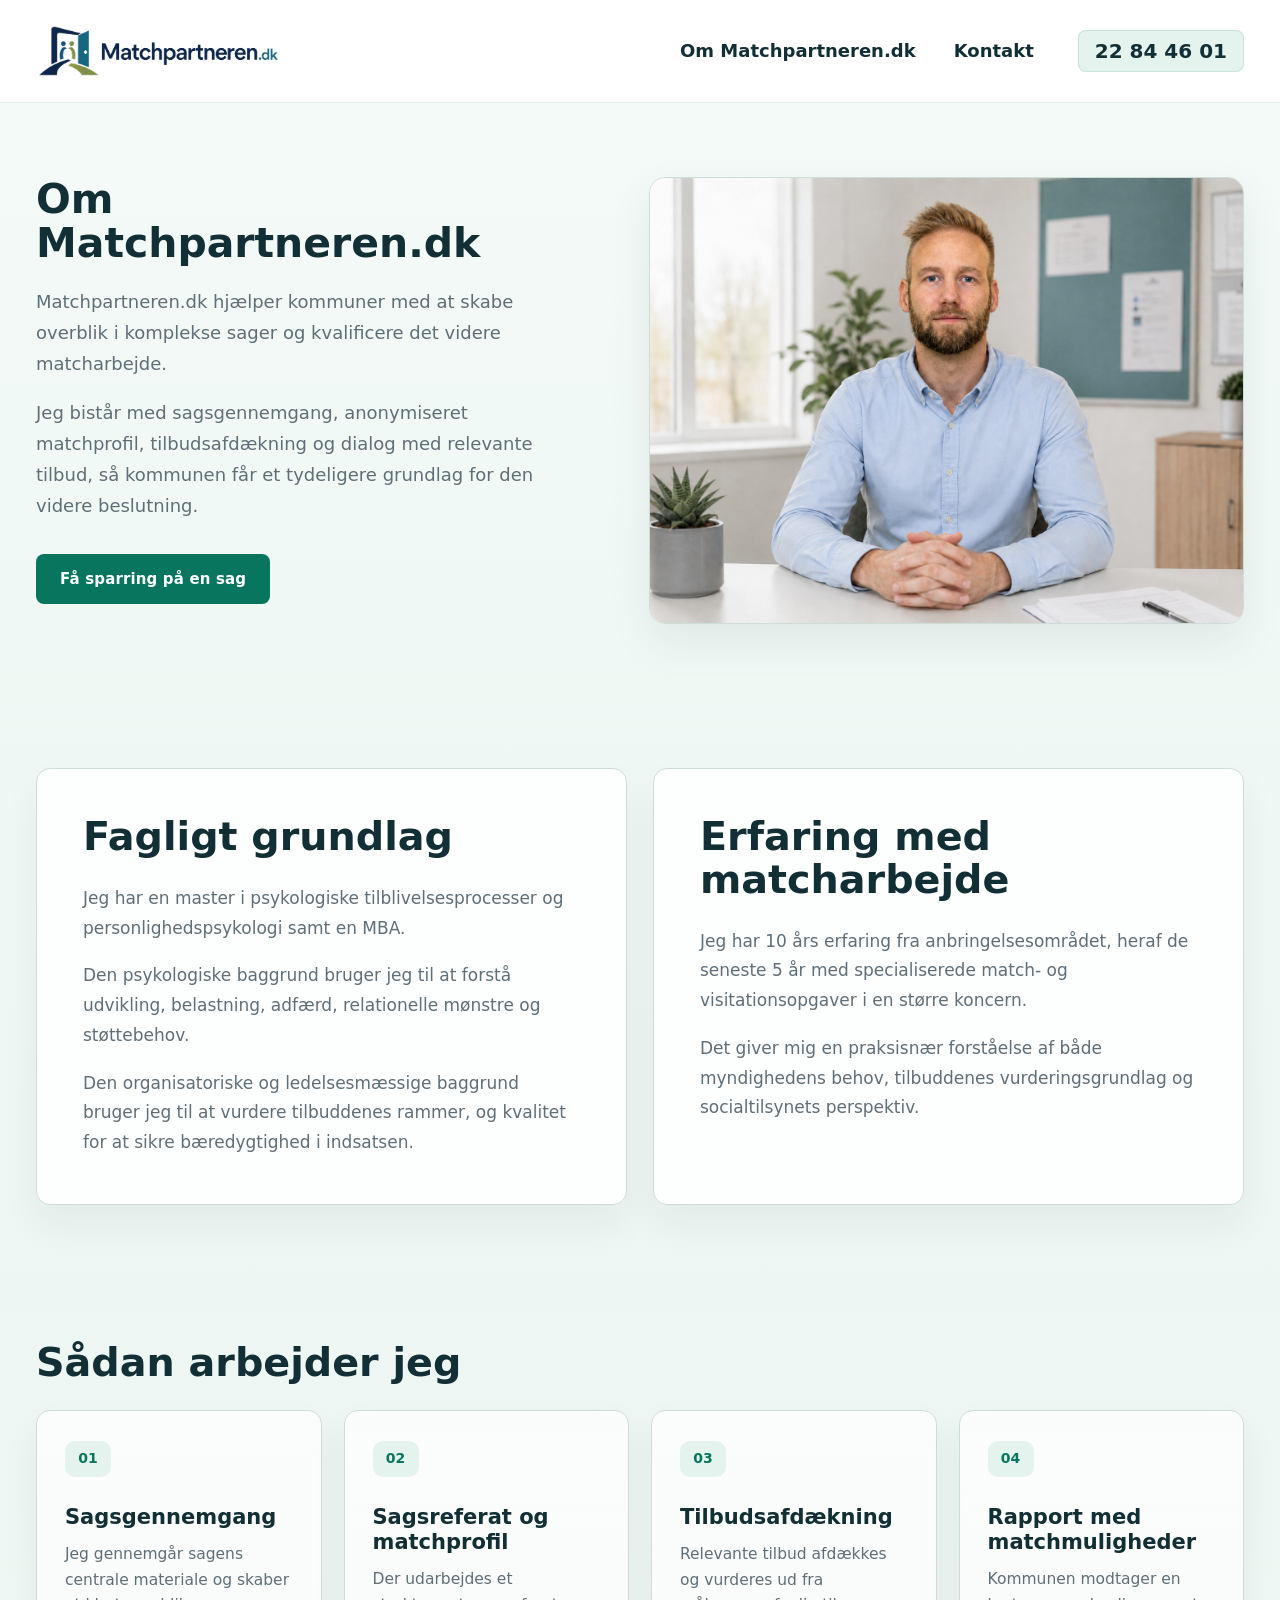
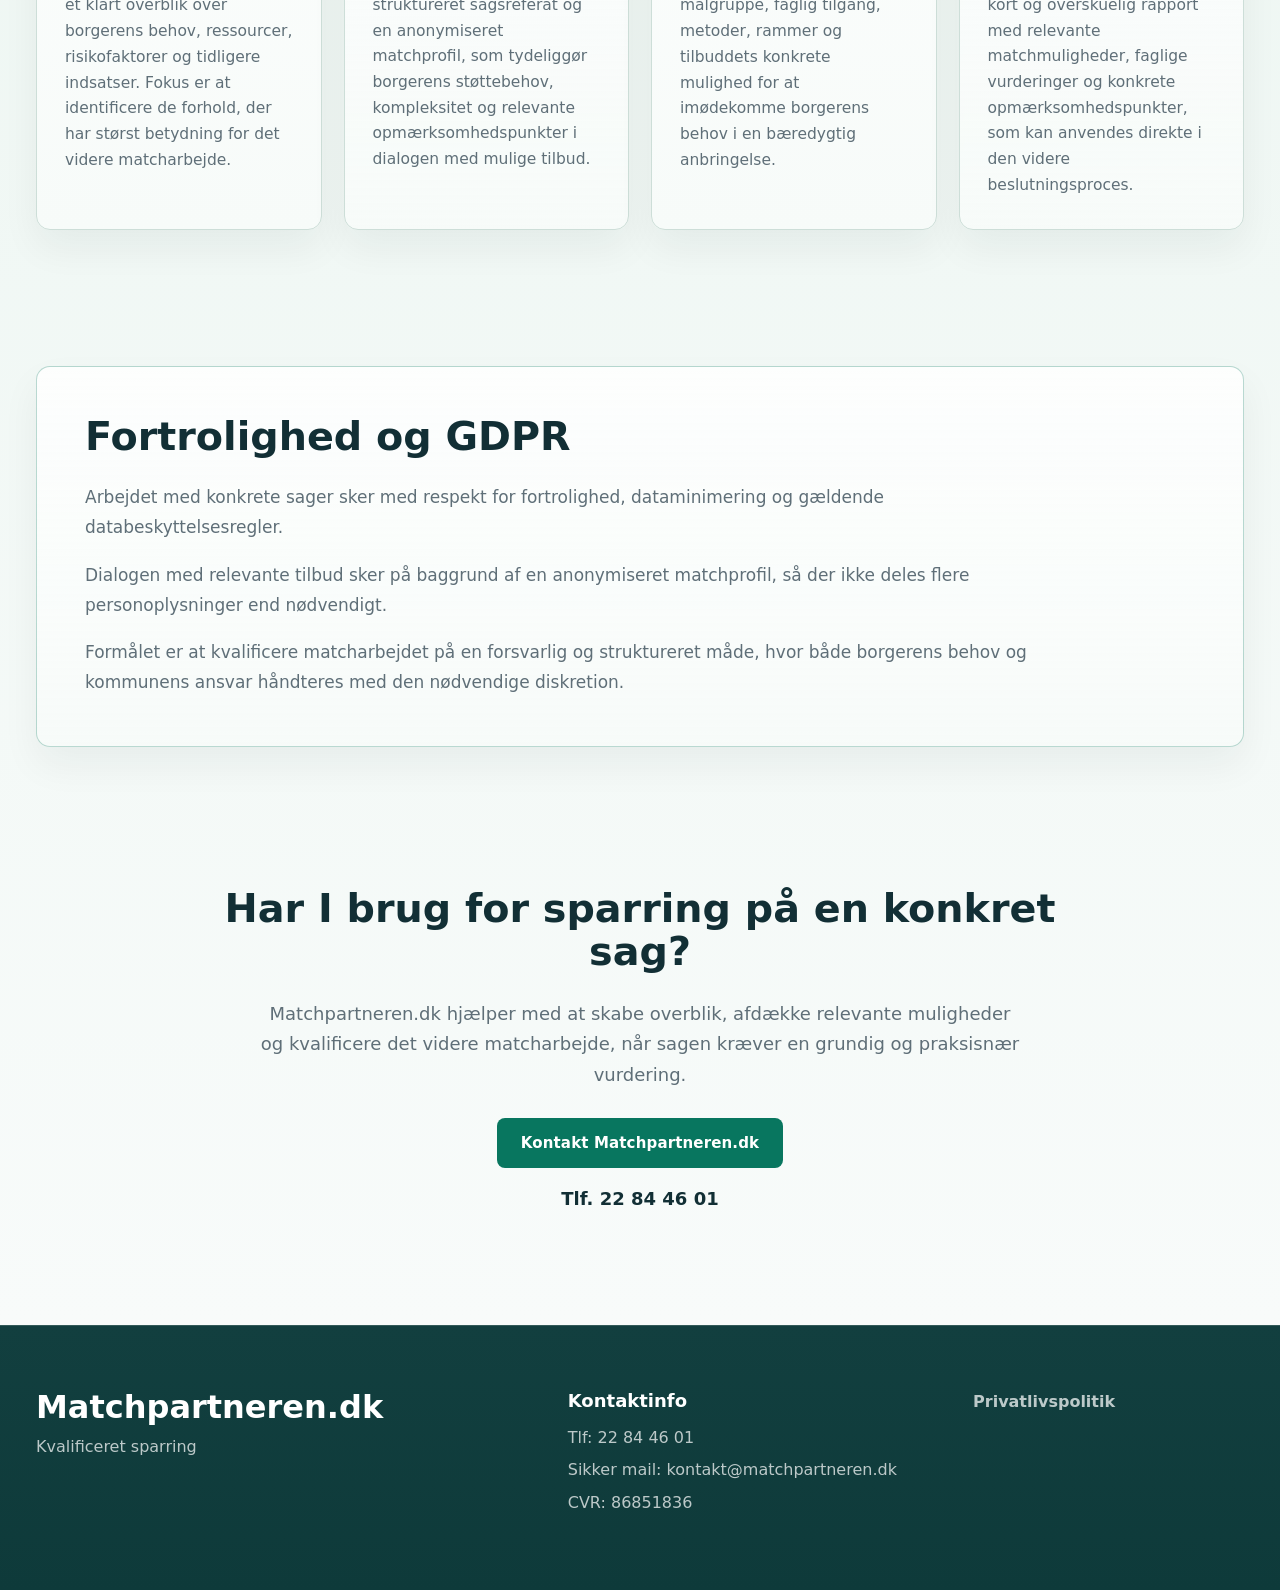
==== om-matchpartneren.html @ 7c3a5d48 "Tilføj favicon og SEO-filer" ====
<!doctype html>
<html lang="da">
  <head>
    <meta charset="utf-8" />
    <meta name="viewport" content="width=device-width, initial-scale=1" />
    <title>Om Matchpartneren.dk | Faglig sparring i anbringelsessager</title>
    <meta
      name="description"
      content="Læs om Matchpartneren.dk, faglig baggrund og arbejdet med sagsgennemgang, matchprofil og tilbudsafdækning."
    />
    <link rel="icon" href="favicon.ico" sizes="any" />
    <link rel="icon" type="image/png" href="assets/favicon.png" />
    <link rel="stylesheet" href="styles.css" />
  </head>
  <body class="about-page">
    <header class="site-header">
      <div class="container header-inner">
        <a class="brand" href="index.html" aria-label="Matchpartneren.dk forside">
          <img src="assets/matchpartneren-logo-transparent.png" alt="Matchpartneren.dk" />
        </a>

        <nav class="main-nav" aria-label="Hovednavigation">
          <a href="om-matchpartneren.html">Om Matchpartneren.dk</a>
          <a href="#kontakt">Kontakt</a>
        </nav>

        <a class="phone-button" href="tel:22844601" aria-label="Ring til Matchpartneren.dk på 22 84 46 01">
          22 84 46 01
        </a>
      </div>
    </header>

    <main>
      <section class="about-hero">
        <div class="container about-hero-grid">
          <div class="about-hero-copy">
            <h1>Om Matchpartneren.dk</h1>
            <p>
              Matchpartneren.dk hjælper kommuner med at skabe overblik i komplekse
              sager og kvalificere det videre matcharbejde.
            </p>
            <p>
              Jeg bistår med sagsgennemgang, anonymiseret matchprofil,
              tilbudsafdækning og dialog med relevante tilbud, så kommunen får et
              tydeligere grundlag for den videre beslutning.
            </p>
            <button class="primary-button" type="button" data-contact-trigger>Få sparring på en sag</button>
          </div>

          <figure class="about-portrait">
            <img src="assets/kennet-smil.png" alt="Kennet Nygaard Christoffersen ved skrivebord" />
          </figure>
        </div>
      </section>

      <section class="about-section">
        <div class="container two-column-grid">
          <article class="about-panel">
            <h2>Fagligt grundlag</h2>
            <p>
              Jeg har en master i psykologiske tilblivelsesprocesser og
              personlighedspsykologi samt en MBA.
            </p>
            <p>
              Den psykologiske baggrund bruger jeg til at forstå udvikling,
              belastning, adfærd, relationelle mønstre og støttebehov.
            </p>
            <p>
              Den organisatoriske og ledelsesmæssige baggrund bruger jeg til at
              vurdere tilbuddenes rammer, og kvalitet for at sikre bæredygtighed
              i indsatsen.
            </p>
          </article>

          <article class="about-panel">
            <h2>Erfaring med matcharbejde</h2>
            <p>
              Jeg har 10 års erfaring fra anbringelsesområdet, heraf de seneste
              5 år med specialiserede match- og visitationsopgaver i en større
              koncern.
            </p>
            <p>
              Det giver mig en praksisnær forståelse af både myndighedens behov,
              tilbuddenes vurderingsgrundlag og socialtilsynets perspektiv.
            </p>
          </article>
        </div>
      </section>

      <section class="about-section about-section-soft" aria-labelledby="process-title">
        <div class="container">
          <h2 id="process-title">Sådan arbejder jeg</h2>
          <div class="step-grid">
            <article class="step-card">
              <span>01</span>
              <h3>Sagsgennemgang</h3>
              <p>
                Jeg gennemgår sagens centrale materiale og skaber et klart
                overblik over borgerens behov, ressourcer, risikofaktorer og
                tidligere indsatser. Fokus er at identificere de forhold, der har
                størst betydning for det videre matcharbejde.
              </p>
            </article>

            <article class="step-card">
              <span>02</span>
              <h3>Sagsreferat og matchprofil</h3>
              <p>
                Der udarbejdes et struktureret sagsreferat og en anonymiseret
                matchprofil, som tydeliggør borgerens støttebehov, kompleksitet
                og relevante opmærksomhedspunkter i dialogen med mulige tilbud.
              </p>
            </article>

            <article class="step-card">
              <span>03</span>
              <h3>Tilbudsafdækning</h3>
              <p>
                Relevante tilbud afdækkes og vurderes ud fra målgruppe, faglig
                tilgang, metoder, rammer og tilbuddets konkrete mulighed for at
                imødekomme borgerens behov i en bæredygtig anbringelse.
              </p>
            </article>

            <article class="step-card">
              <span>04</span>
              <h3>Rapport med matchmuligheder</h3>
              <p>
                Kommunen modtager en kort og overskuelig rapport med relevante
                matchmuligheder, faglige vurderinger og konkrete
                opmærksomhedspunkter, som kan anvendes direkte i den videre
                beslutningsproces.
              </p>
            </article>
          </div>
        </div>
      </section>

      <section class="about-section about-section-soft">
        <div class="container">
          <article class="gdpr-card">
            <h2>Fortrolighed og GDPR</h2>
            <p>
              Arbejdet med konkrete sager sker med respekt for fortrolighed,
              dataminimering og gældende databeskyttelsesregler.
            </p>
            <p>
              Dialogen med relevante tilbud sker på baggrund af en anonymiseret
              matchprofil, så der ikke deles flere personoplysninger end
              nødvendigt.
            </p>
            <p>
              Formålet er at kvalificere matcharbejdet på en forsvarlig og
              struktureret måde, hvor både borgerens behov og kommunens ansvar
              håndteres med den nødvendige diskretion.
            </p>
          </article>
        </div>
      </section>

      <section class="about-final-cta">
        <div class="container about-final-inner">
          <h2>Har I brug for sparring på en konkret sag?</h2>
          <p>
            Matchpartneren.dk hjælper med at skabe overblik, afdække relevante
            muligheder og kvalificere det videre matcharbejde, når sagen kræver
            en grundig og praksisnær vurdering.
          </p>
          <button class="primary-button" type="button" data-contact-trigger>Kontakt Matchpartneren.dk</button>
          <p class="cta-phone">Tlf. 22 84 46 01</p>
        </div>
      </section>
    </main>

    <dialog class="contact-dialog" id="contact-dialog" aria-labelledby="contact-dialog-title">
      <div class="contact-dialog-panel">
        <button class="dialog-close" type="button" data-contact-close aria-label="Luk kontaktformular">×</button>
        <div class="contact-form-copy">
          <h2 id="contact-dialog-title">Få sparring på en sag</h2>
          <p>
            Kontakt mig for en indledende faglig sparring om sagen. Beskriv gerne
            sagen kort og overordnet, så aftaler vi næste skridt og sikker
            fremsendelse af relevant materiale.
          </p>
          <p class="privacy-note">
            Send ikke CPR-numre, journaloplysninger eller andre følsomme
            personoplysninger via formularen.
          </p>
        </div>

        <form class="contact-form" id="contact-form" novalidate>
          <div class="form-grid">
            <label>
              <span>Navn</span>
              <input name="name" type="text" autocomplete="name" required />
            </label>
            <label>
              <span>Kommune</span>
              <input name="municipality" type="text" autocomplete="organization" required />
            </label>
            <label>
              <span>Telefon</span>
              <input name="phone" type="tel" autocomplete="tel" />
            </label>
            <label>
              <span>E-mail</span>
              <input name="email" type="email" autocomplete="email" />
            </label>
          </div>

          <label>
            <span>Kort beskrivelse af sagen</span>
            <textarea
              name="caseDescription"
              rows="5"
              required
              placeholder="Beskriv sagen kort og overordnet uden CPR-numre, navne eller følsomme oplysninger."
            ></textarea>
          </label>

          <fieldset>
            <legend>Ønsket kontaktform</legend>
            <label class="radio-option">
              <input name="contactPreference" type="radio" value="Telefon" checked />
              <span>Telefon</span>
            </label>
            <label class="radio-option">
              <input name="contactPreference" type="radio" value="E-mail" />
              <span>E-mail</span>
            </label>
          </fieldset>

          <p class="form-error" data-form-error hidden>
            Udfyld navn, kommune, kort beskrivelse samt enten telefon eller e-mail.
          </p>
          <button class="primary-button" type="submit">Send henvendelse</button>
        </form>

        <div class="form-success" data-form-success hidden>
          Tak for din henvendelse. Jeg kontakter dig hurtigst muligt for at aftale
          næste skridt og sikker fremsendelse af relevant materiale.
        </div>
      </div>
    </dialog>

    <footer class="site-footer" id="kontakt">
      <div class="container footer-grid">
        <div>
          <h2>Matchpartneren.dk</h2>
          <p>Kvalificeret sparring</p>
        </div>

        <address class="footer-contact">
          <h3>Kontaktinfo</h3>
          <p>Tlf: 22 84 46 01</p>
          <p>Sikker mail: kontakt@matchpartneren.dk</p>
          <p>CVR: 86851836</p>
        </address>

        <div class="footer-policy">
          <a href="privatlivspolitik.html">Privatlivspolitik</a>
        </div>
      </div>
    </footer>
    <script src="script.js"></script>
  </body>
</html>
---- styles.css ----
:root {
  --color-ink: #122f35;
  --color-muted: #5f6f78;
  --color-mint: #f3faf7;
  --color-mint-strong: #e4f3ee;
  --color-surface: #f8fbfa;
  --color-surface-warm: #edf6f2;
  --color-green: #08765f;
  --color-green-dark: #075f4f;
  --color-footer: #0e3a3a;
  --color-line: #dde7e4;
  --color-card: #f7fbf9;
  --color-card-line: #cdded8;
  --color-white: #ffffff;
  --shadow-soft: 0 18px 44px rgba(18, 47, 53, 0.08);
}

* {
  box-sizing: border-box;
}

html {
  scroll-behavior: smooth;
}

body {
  margin: 0;
  color: var(--color-ink);
  background: var(--color-surface);
  font-family: system-ui, -apple-system, BlinkMacSystemFont, "Segoe UI", Arial, Helvetica, sans-serif;
  line-height: 1.55;
}

p,
li,
input,
textarea,
select {
  letter-spacing: 0;
  word-spacing: normal;
}

img {
  display: block;
  max-width: 100%;
}

a {
  color: inherit;
  text-decoration: none;
}

.container {
  width: min(100% - 72px, 1240px);
  margin-inline: auto;
}

.sr-only {
  position: absolute;
  width: 1px;
  height: 1px;
  overflow: hidden;
  clip: rect(0, 0, 0, 0);
  white-space: nowrap;
}

/* Header */
.site-header {
  background: var(--color-white);
  border-bottom: 1px solid rgba(221, 231, 228, 0.72);
}

.header-inner {
  min-height: 102px;
  display: grid;
  grid-template-columns: 1fr auto auto;
  align-items: center;
  gap: 44px;
}

.brand {
  display: inline-flex;
  align-items: center;
  width: 245px;
}

.brand img {
  width: 100%;
  height: auto;
}

.main-nav {
  display: flex;
  align-items: center;
  gap: 38px;
  color: var(--color-ink);
  font-size: 18px;
  font-weight: 600;
}

.main-nav a {
  transition: color 160ms ease;
}

.main-nav a:hover {
  color: var(--color-green);
}

.phone-button {
  display: inline-flex;
  align-items: center;
  justify-content: center;
  min-height: 42px;
  padding: 0 16px;
  color: var(--color-ink);
  background: var(--color-mint-strong);
  border: 1px solid rgba(8, 118, 95, 0.12);
  border-radius: 8px;
  font-size: 20px;
  font-weight: 640;
  white-space: nowrap;
  transition: background 160ms ease, border-color 160ms ease;
}

.phone-button:hover {
  background: #d8eee6;
  border-color: rgba(8, 118, 95, 0.28);
}

/* Hero */
.hero {
  background:
    linear-gradient(180deg, var(--color-mint) 0%, var(--color-mint) 76%, var(--color-surface-warm) 100%);
  padding: 74px 0 76px;
}

.hero-grid {
  display: grid;
  grid-template-columns: minmax(0, 0.84fr) minmax(0, 1.16fr);
  align-items: start;
  gap: 76px;
}

.hero-copy {
  padding: 0;
}

.hero h1 {
  max-width: 560px;
  margin: 0 0 24px;
  color: var(--color-ink);
  font-size: clamp(38px, 3.65vw, 51px);
  font-weight: 800;
  line-height: 1.02;
  letter-spacing: 0;
}

.hero p {
  max-width: 585px;
  margin: 0 0 30px;
  color: var(--color-muted);
  font-size: 19px;
  line-height: 1.68;
}

.primary-button {
  display: inline-flex;
  align-items: center;
  justify-content: center;
  min-height: 50px;
  padding: 0 24px;
  color: var(--color-white);
  background: var(--color-green);
  border: 0;
  border-radius: 8px;
  cursor: pointer;
  font-family: inherit;
  font-size: 15px;
  font-weight: 700;
  letter-spacing: 0.01em;
  transition: background 160ms ease, transform 160ms ease;
}

.primary-button:hover {
  background: var(--color-green-dark);
  transform: translateY(-1px);
}

.hero-image {
  overflow: hidden;
  min-height: 440px;
  border-radius: 14px;
  box-shadow: var(--shadow-soft);
}

.hero-image img {
  width: 100%;
  height: 100%;
  min-height: 440px;
  object-fit: cover;
}

/* Process cards */
.process {
  padding: 46px 0 78px;
  background:
    linear-gradient(180deg, var(--color-surface-warm) 0%, var(--color-surface) 100%);
}

.card-grid {
  display: grid;
  grid-template-columns: repeat(3, 1fr);
  gap: 26px;
}

.process-card {
  position: relative;
  overflow: hidden;
  min-height: 300px;
  padding: 38px 36px 34px;
  background:
    linear-gradient(180deg, rgba(255, 255, 255, 0.72) 0%, var(--color-card) 100%);
  border: 1px solid var(--color-card-line);
  border-radius: 12px;
  box-shadow: 0 18px 38px rgba(8, 38, 45, 0.065);
  transition: transform 160ms ease, box-shadow 160ms ease, border-color 160ms ease;
}

.process-card::before {
  position: absolute;
  inset: 0 auto auto 0;
  width: 100%;
  height: 4px;
  background: rgba(8, 118, 95, 0.36);
  content: "";
}

.process-card:hover {
  transform: translateY(-2px);
  border-color: #b9d2ca;
  box-shadow: 0 22px 46px rgba(8, 38, 45, 0.09);
}

.process-card h3 {
  margin: 0 0 13px;
  color: var(--color-ink);
  font-size: 23px;
  line-height: 1.22;
}

.process-card p {
  margin: 0;
  color: var(--color-muted);
  font-size: 16.5px;
  line-height: 1.68;
}

/* Footer */
.site-footer {
  background:
    linear-gradient(180deg, #123f3f 0%, var(--color-footer) 100%);
  color: var(--color-white);
  padding: 64px 0 66px;
  border-top: 1px solid rgba(221, 231, 228, 0.18);
}

.footer-grid {
  display: grid;
  grid-template-columns: 1.35fr 1fr 0.75fr;
  gap: 44px;
}

.site-footer h2,
.site-footer h3,
.site-footer p {
  margin-top: 0;
}

.site-footer h2 {
  margin-bottom: 10px;
  font-size: 32px;
  line-height: 1.1;
}

.site-footer h3 {
  margin-bottom: 14px;
  font-size: 18px;
  line-height: 1.2;
}

.site-footer p,
.site-footer a {
  color: rgba(255, 255, 255, 0.72);
}

.site-footer p {
  margin-bottom: 8px;
}

.footer-contact {
  font-style: normal;
}

.footer-policy {
  display: flex;
  align-items: flex-start;
}

.footer-policy a {
  font-weight: 700;
}

.site-footer a:hover {
  color: var(--color-white);
}

/* Contact form modal */
.contact-dialog {
  width: min(100% - 36px, 760px);
  padding: 0;
  color: var(--color-ink);
  background: transparent;
  border: 0;
}

.contact-dialog::backdrop {
  background: rgba(8, 38, 45, 0.52);
}

.contact-dialog-panel {
  position: relative;
  padding: clamp(28px, 4vw, 46px);
  background:
    linear-gradient(180deg, rgba(255, 255, 255, 0.98) 0%, var(--color-card) 100%);
  border: 1px solid var(--color-card-line);
  border-radius: 16px;
  box-shadow: 0 28px 80px rgba(8, 38, 45, 0.22);
}

.dialog-close {
  position: absolute;
  top: 16px;
  right: 16px;
  display: inline-flex;
  align-items: center;
  justify-content: center;
  width: 38px;
  height: 38px;
  color: var(--color-ink);
  background: var(--color-mint-strong);
  border: 1px solid rgba(8, 118, 95, 0.12);
  border-radius: 999px;
  cursor: pointer;
  font-size: 24px;
  line-height: 1;
}

.contact-form-copy {
  max-width: 620px;
  margin-bottom: 26px;
}

.contact-form-copy h2 {
  margin: 0 44px 14px 0;
  color: var(--color-ink);
  font-size: clamp(28px, 4vw, 40px);
  line-height: 1.08;
}

.contact-form-copy p,
.privacy-note,
.form-error,
.form-success {
  color: var(--color-muted);
  font-size: 16px;
  line-height: 1.65;
}

.privacy-note {
  margin: 18px 0 0;
  padding: 14px 16px;
  background: #fff8ec;
  border: 1px solid #ead8b6;
  border-radius: 10px;
  color: #6b5429;
  font-weight: 650;
}

.contact-form {
  display: grid;
  gap: 18px;
}

.form-grid {
  display: grid;
  grid-template-columns: repeat(2, 1fr);
  gap: 16px;
}

.contact-form label,
.contact-form fieldset {
  display: grid;
  gap: 8px;
  margin: 0;
  padding: 0;
  border: 0;
}

.contact-form span,
.contact-form legend {
  color: var(--color-ink);
  font-size: 14px;
  font-weight: 750;
}

.contact-form input,
.contact-form textarea {
  width: 100%;
  padding: 13px 14px;
  color: var(--color-ink);
  background: var(--color-white);
  border: 1px solid var(--color-card-line);
  border-radius: 10px;
  font: inherit;
}

.contact-form textarea {
  resize: vertical;
}

.contact-form input:focus,
.contact-form textarea:focus {
  outline: 3px solid rgba(8, 118, 95, 0.16);
  border-color: var(--color-green);
}

.contact-form fieldset {
  display: flex;
  flex-wrap: wrap;
  gap: 14px 24px;
}

.radio-option {
  display: inline-flex !important;
  grid-template-columns: auto 1fr;
  align-items: center;
  gap: 8px !important;
}

.radio-option input {
  width: auto;
}

.form-error {
  margin: 0;
  color: #8a321d;
  font-weight: 650;
}

.form-success {
  margin-top: 22px;
  padding: 18px;
  background: var(--color-mint-strong);
  border: 1px solid rgba(8, 118, 95, 0.22);
  border-radius: 12px;
  color: var(--color-ink);
  font-weight: 650;
}

/* Privacy policy */
.policy-hero {
  background:
    linear-gradient(180deg, var(--color-mint) 0%, var(--color-surface-warm) 100%);
  padding: 74px 0 62px;
}

.policy-hero-inner {
  max-width: 860px;
}

.policy-kicker {
  margin: 0 0 14px;
  color: var(--color-green);
  font-size: 14px;
  font-weight: 800;
  text-transform: uppercase;
}

.policy-hero h1 {
  margin: 0 0 20px;
  color: var(--color-ink);
  font-size: clamp(42px, 4.6vw, 64px);
  line-height: 1;
}

.policy-hero p {
  margin: 0;
  color: var(--color-muted);
  font-size: 19px;
  line-height: 1.7;
}

.policy-content {
  padding: 64px 0 82px;
  background:
    linear-gradient(180deg, var(--color-surface-warm) 0%, var(--color-surface) 100%);
}

.policy-layout {
  max-width: 920px;
}

.policy-card {
  padding: clamp(28px, 5vw, 58px);
  background: rgba(255, 255, 255, 0.92);
  border: 1px solid var(--color-line);
  border-radius: 14px;
  box-shadow: 0 18px 42px rgba(8, 38, 45, 0.045);
}

.policy-card h2 {
  margin: 36px 0 12px;
  color: var(--color-ink);
  font-size: 24px;
  line-height: 1.22;
}

.policy-card h2:first-child {
  margin-top: 0;
}

.policy-card p {
  margin: 0 0 18px;
  color: var(--color-muted);
  font-size: 17px;
  line-height: 1.75;
}

/* About page */
.about-content {
  padding: 58px 0 34px;
  background:
    linear-gradient(180deg, var(--color-mint) 0%, var(--color-surface) 100%);
}

.about-layout {
  display: grid;
  gap: 26px;
  max-width: 980px;
}

.about-panel {
  padding: clamp(28px, 4vw, 46px);
  background: rgba(255, 255, 255, 0.9);
  border: 1px solid var(--color-card-line);
  border-radius: 14px;
  box-shadow: 0 18px 38px rgba(8, 38, 45, 0.055);
}

.about-panel h2,
.about-method h2,
.about-cta h2 {
  margin: 0 0 16px;
  color: var(--color-ink);
  font-size: clamp(28px, 3vw, 40px);
  line-height: 1.08;
}

.about-panel p,
.about-cta p {
  margin: 0 0 18px;
  color: var(--color-muted);
  font-size: 17px;
  line-height: 1.75;
}

.about-panel p:last-child,
.about-cta p:last-child {
  margin-bottom: 0;
}

.about-method {
  padding: 28px 0 72px;
  background: var(--color-surface);
}

.about-method h2 {
  margin-bottom: 30px;
  text-align: center;
}

.about-method .card-grid {
  grid-template-columns: repeat(2, minmax(0, 1fr));
  max-width: 980px;
  margin-inline: auto;
}

.about-cta {
  padding: 62px 0;
  background:
    linear-gradient(180deg, var(--color-surface) 0%, var(--color-surface-warm) 100%);
}

.about-cta-inner {
  display: flex;
  align-items: center;
  justify-content: space-between;
  gap: 34px;
  padding: clamp(30px, 4vw, 48px);
  background: rgba(255, 255, 255, 0.82);
  border: 1px solid var(--color-card-line);
  border-radius: 14px;
  box-shadow: 0 18px 38px rgba(8, 38, 45, 0.055);
}

.about-cta-inner > div {
  max-width: 760px;
}

/* Redesigned about page */
.about-page main {
  background:
    linear-gradient(180deg, var(--color-mint) 0%, var(--color-surface-warm) 42%, var(--color-surface) 100%);
}

.about-hero {
  padding: 74px 0 76px;
  background: transparent;
}

.about-hero-grid {
  display: grid;
  grid-template-columns: minmax(0, 0.9fr) minmax(0, 1fr);
  align-items: start;
  gap: clamp(40px, 6vw, 82px);
}

.about-hero-copy h1 {
  max-width: 620px;
  margin: 0 0 22px;
  color: var(--color-ink);
  font-size: clamp(36px, 3.2vw, 48px);
  line-height: 1.08;
  overflow-wrap: normal;
}

.about-hero-copy p {
  max-width: 680px;
  margin: 0 0 18px;
  color: var(--color-muted);
  font-size: 18px;
  line-height: 1.72;
}

.about-hero-copy .primary-button {
  margin-top: 14px;
}

.about-trust {
  padding: 16px 18px;
  background: rgba(255, 255, 255, 0.62);
  border: 1px solid var(--color-card-line);
  border-radius: 12px;
}

.about-portrait {
  overflow: hidden;
  margin: 0;
  min-height: 430px;
  border: 1px solid var(--color-card-line);
  border-radius: 16px;
  box-shadow: var(--shadow-soft);
}

.about-portrait img {
  width: 100%;
  height: 100%;
  min-height: 430px;
  object-fit: cover;
  object-position: center center;
}

.about-section {
  padding: 68px 0;
  background: transparent;
}

.about-section-soft {
  background: transparent;
}

.about-section h2,
.about-value h2,
.about-final-cta h2 {
  margin: 0 0 26px;
  color: var(--color-ink);
  font-size: clamp(30px, 3.1vw, 44px);
  line-height: 1.08;
}

.about-wide-card,
.gdpr-card {
  padding: clamp(30px, 4vw, 48px);
  background:
    linear-gradient(180deg, rgba(255, 255, 255, 0.8) 0%, var(--color-card) 100%);
  border: 1px solid var(--color-card-line);
  border-radius: 14px;
  box-shadow: 0 18px 38px rgba(8, 38, 45, 0.055);
}

.about-wide-card p,
.gdpr-card p {
  max-width: 980px;
  margin: 0 0 18px;
  color: var(--color-muted);
  font-size: 17px;
  line-height: 1.75;
}

.about-wide-card p:last-child,
.gdpr-card p:last-child {
  margin-bottom: 0;
}

.tag-list {
  display: flex;
  flex-wrap: wrap;
  gap: 10px;
  margin-top: 28px;
}

.tag-list span {
  display: inline-flex;
  align-items: center;
  min-height: 36px;
  padding: 0 14px;
  color: var(--color-ink);
  background: var(--color-mint-strong);
  border: 1px solid rgba(8, 118, 95, 0.14);
  border-radius: 999px;
  font-size: 14px;
  font-weight: 700;
}

.two-column-grid {
  display: grid;
  grid-template-columns: repeat(2, minmax(0, 1fr));
  gap: 26px;
}

.step-grid {
  display: grid;
  grid-template-columns: repeat(4, minmax(0, 1fr));
  gap: 22px;
}

.step-card {
  min-height: 310px;
  padding: 30px 28px;
  background:
    linear-gradient(180deg, rgba(255, 255, 255, 0.78) 0%, var(--color-card) 100%);
  border: 1px solid var(--color-card-line);
  border-radius: 14px;
  box-shadow: 0 18px 38px rgba(8, 38, 45, 0.055);
}

.step-card span {
  display: inline-flex;
  align-items: center;
  justify-content: center;
  min-width: 46px;
  height: 36px;
  margin-bottom: 28px;
  color: var(--color-green);
  background: var(--color-mint-strong);
  border-radius: 10px;
  font-size: 14px;
  font-weight: 800;
}

.step-card h3 {
  margin: 0 0 12px;
  color: var(--color-ink);
  font-size: 21px;
  line-height: 1.2;
}

.step-card p {
  margin: 0;
  color: var(--color-muted);
  font-size: 15.5px;
  line-height: 1.66;
}

.service-list,
.about-value ul {
  display: grid;
  grid-template-columns: repeat(2, minmax(0, 1fr));
  gap: 12px 28px;
  margin: 0;
  padding: 0;
  list-style: none;
}

.service-list li,
.about-value li {
  position: relative;
  padding-left: 22px;
  color: var(--color-muted);
  font-size: 16px;
  line-height: 1.55;
}

.service-list li::before,
.about-value li::before {
  position: absolute;
  top: 0.62em;
  left: 0;
  width: 8px;
  height: 8px;
  background: var(--color-green);
  border-radius: 999px;
  content: "";
}

.gdpr-card {
  border-color: rgba(8, 118, 95, 0.28);
}

.about-value {
  padding: 70px 0;
  color: var(--color-white);
  background:
    linear-gradient(180deg, #123f3f 0%, var(--color-footer) 100%);
}

.value-grid {
  display: grid;
  grid-template-columns: minmax(0, 0.78fr) minmax(0, 1.22fr);
  align-items: start;
  gap: 56px;
}

.about-value h2 {
  color: var(--color-white);
}

.about-value p {
  margin: 0;
  color: rgba(255, 255, 255, 0.74);
  font-size: 18px;
  line-height: 1.7;
}

.about-value li {
  color: rgba(255, 255, 255, 0.82);
}

.about-value li::before {
  background: #8fc9b9;
}

.about-final-cta {
  padding: 72px 0 82px;
  background: transparent;
}

.about-final-inner {
  max-width: 900px;
  text-align: center;
}

.about-final-inner p {
  max-width: 760px;
  margin: 0 auto 28px;
  color: var(--color-muted);
  font-size: 18px;
  line-height: 1.7;
}

.cta-phone {
  margin-top: 16px !important;
  color: var(--color-ink) !important;
  font-weight: 750;
}

/* Responsive */
@media (max-width: 980px) {
  .container {
    width: min(100% - 40px, 1220px);
  }

  .header-inner {
    min-height: auto;
    grid-template-columns: 1fr auto;
    gap: 18px 24px;
    padding: 20px 0;
  }

  .main-nav {
    grid-column: 1 / -1;
    order: 3;
    justify-content: flex-start;
  }

  .hero {
    padding: 54px 0 56px;
  }

  .hero-grid {
    grid-template-columns: 1fr;
    gap: 38px;
  }

  .hero h1 {
    max-width: 700px;
  }

  .card-grid,
  .footer-grid {
    grid-template-columns: 1fr;
  }

  .footer-policy {
    align-items: flex-start;
  }

  .about-cta-inner {
    align-items: flex-start;
    flex-direction: column;
  }

  .form-grid {
    grid-template-columns: 1fr;
  }

  .about-hero-grid,
  .two-column-grid,
  .value-grid {
    grid-template-columns: 1fr;
  }

  .step-grid {
    grid-template-columns: repeat(2, minmax(0, 1fr));
  }

  .about-portrait,
  .about-portrait img {
    min-height: 420px;
  }
}

@media (max-width: 620px) {
  .container {
    width: min(100% - 32px, 1220px);
  }

  .header-inner {
    grid-template-columns: 1fr;
  }

  .brand {
    width: 210px;
  }

  .main-nav {
    gap: 18px;
    flex-wrap: wrap;
    font-size: 14px;
  }

  .phone-button {
    width: 100%;
    min-height: 48px;
  }

  .hero h1 {
    font-size: 42px;
  }

  .hero p {
    font-size: 16px;
  }

  .primary-button {
    width: 100%;
  }

  .hero-image,
  .hero-image img {
    min-height: 300px;
  }

  .process {
    padding: 42px 0 54px;
  }

  .process-card {
    min-height: auto;
    padding: 28px;
  }

  .about-hero {
    padding: 48px 0 54px;
  }

  .about-hero-grid {
    gap: 34px;
  }

  .about-hero-copy h1 {
    font-size: 42px;
  }

  .about-hero-copy p,
  .about-wide-card p,
  .gdpr-card p,
  .about-final-inner p {
    font-size: 16px;
  }

  .about-section,
  .about-value,
  .about-final-cta {
    padding: 48px 0;
  }

  .step-grid,
  .service-list,
  .about-value ul {
    grid-template-columns: 1fr;
  }

  .step-card {
    min-height: auto;
  }

}
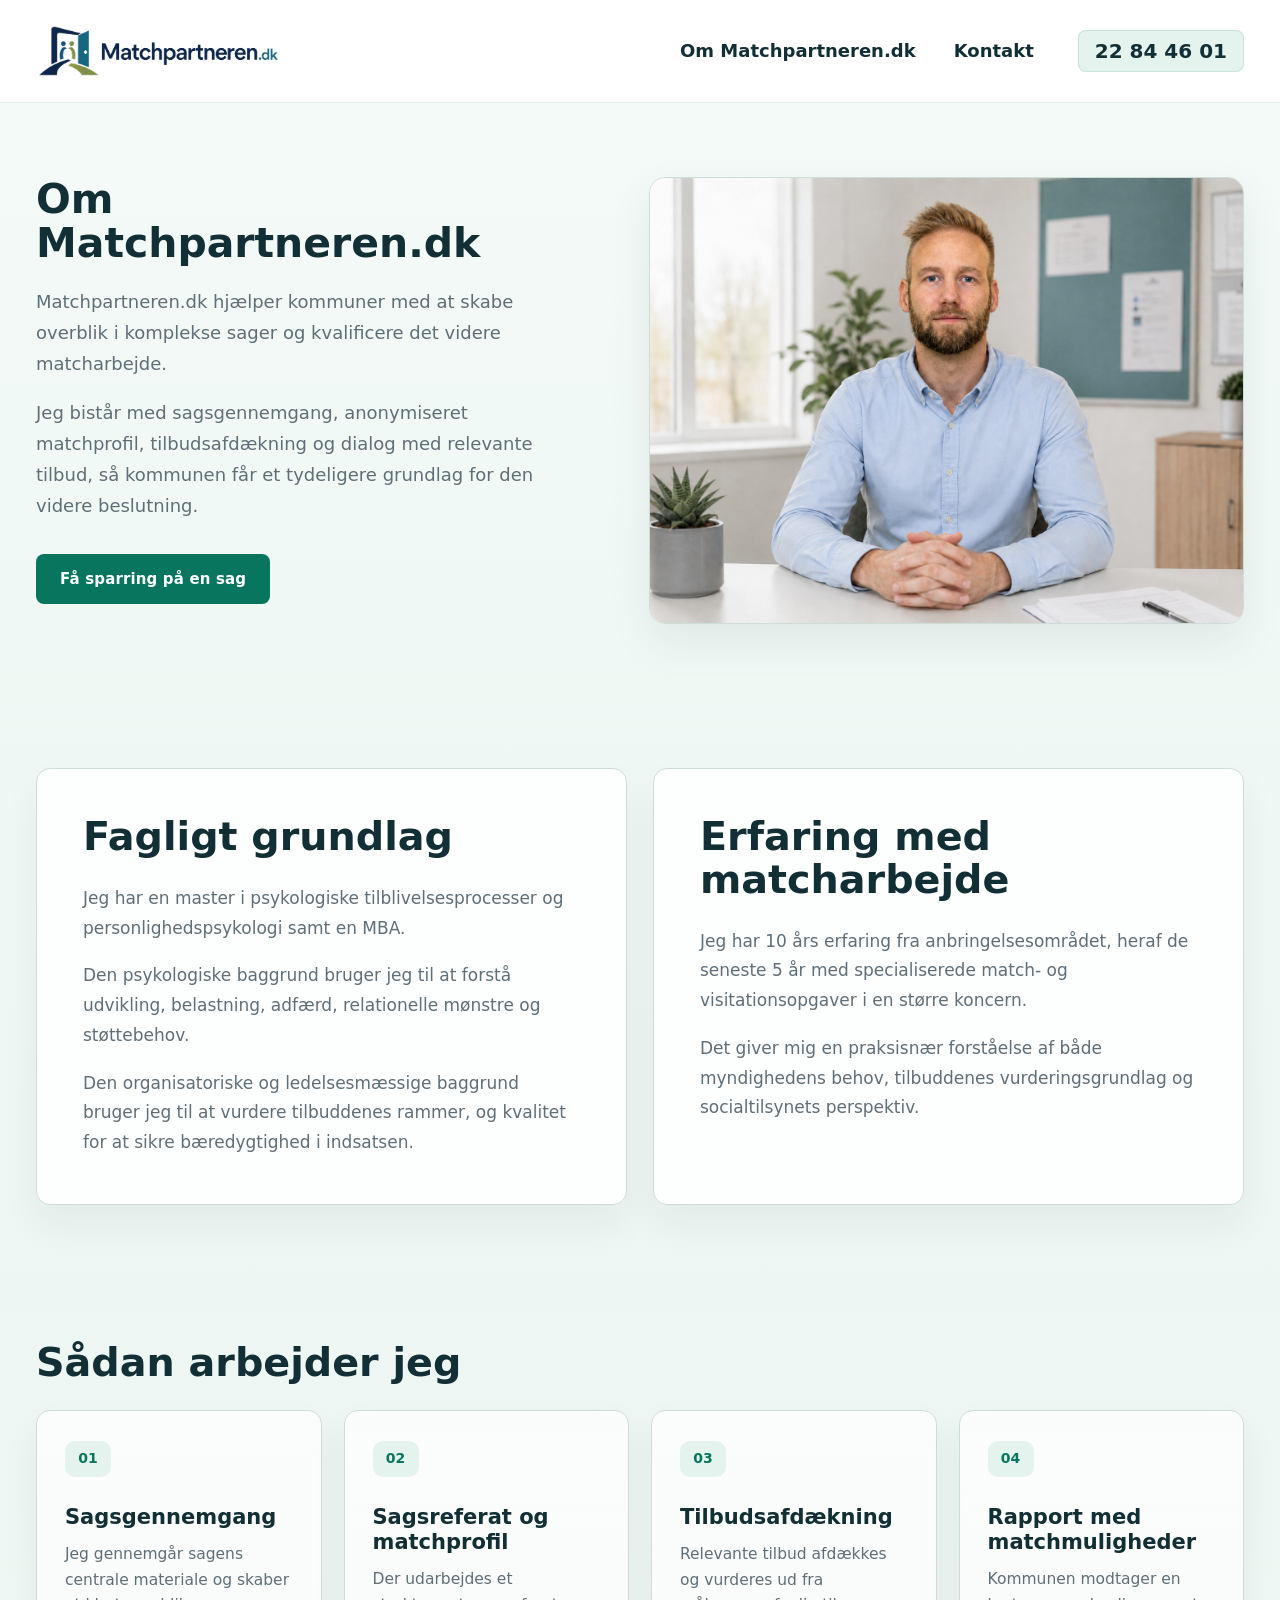
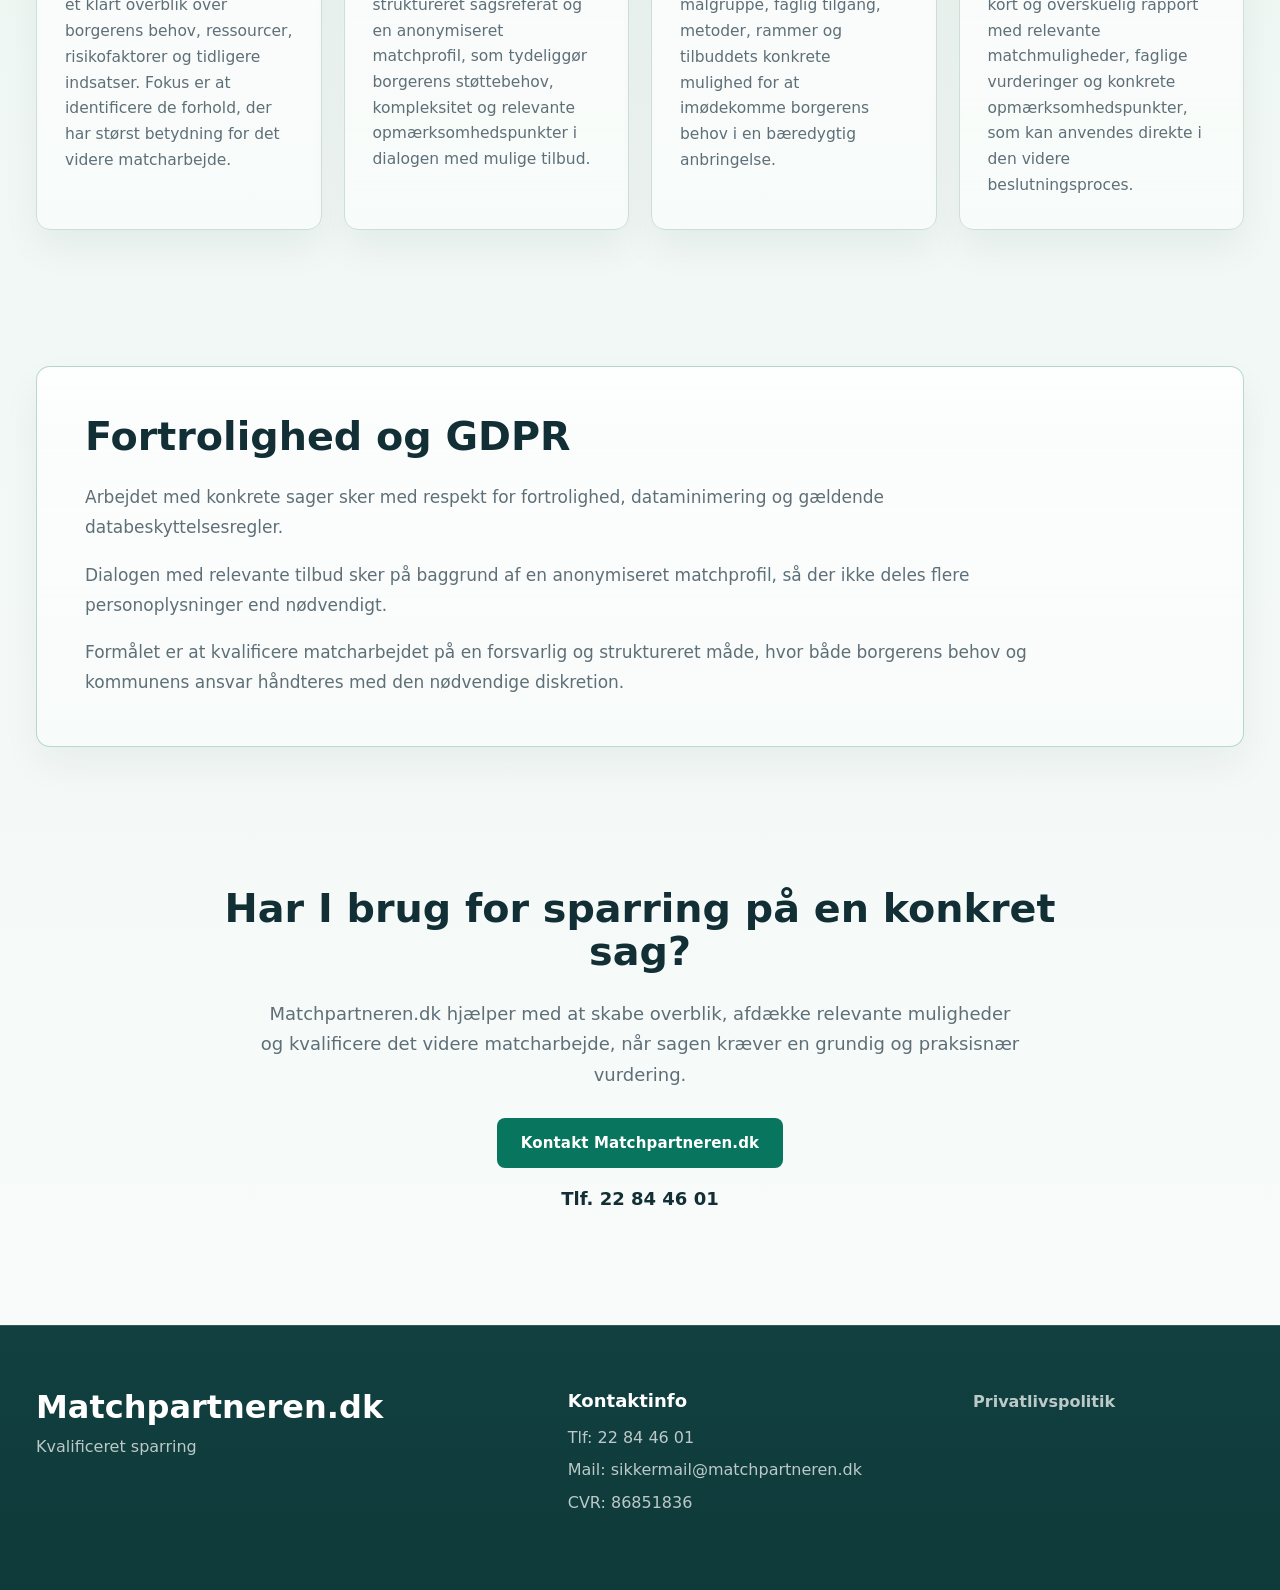
==== commit f7bed21a: "Opdater footer mailadresse" ====
--- a/om-matchpartneren.html
+++ b/om-matchpartneren.html
@@ -253,7 +253,7 @@
         <address class="footer-contact">
           <h3>Kontaktinfo</h3>
           <p>Tlf: 22 84 46 01</p>
-          <p>Sikker mail: kontakt@matchpartneren.dk</p>
+          <p>Mail: sikkermail@matchpartneren.dk</p>
           <p>CVR: 86851836</p>
         </address>
 
--- a/styles.css
+++ b/styles.css
@@ -31,6 +31,14 @@
   line-height: 1.55;
 }
 
+h1,
+h2,
+h3,
+p,
+li {
+  overflow-wrap: break-word;
+}
+
 p,
 li,
 input,
@@ -99,6 +107,7 @@
 }
 
 .main-nav a {
+  padding: 6px 0;
   transition: color 160ms ease;
 }
 
@@ -178,6 +187,8 @@
   font-size: 15px;
   font-weight: 700;
   letter-spacing: 0.01em;
+  line-height: 1.2;
+  text-align: center;
   transition: background 160ms ease, transform 160ms ease;
 }
 
@@ -329,6 +340,8 @@
 
 .contact-dialog-panel {
   position: relative;
+  max-height: calc(100vh - 36px);
+  overflow-y: auto;
   padding: clamp(28px, 4vw, 46px);
   background:
     linear-gradient(180deg, rgba(255, 255, 255, 0.98) 0%, var(--color-card) 100%);
@@ -975,7 +988,8 @@
   }
 
   .hero h1 {
-    font-size: 42px;
+    font-size: clamp(32px, 10vw, 42px);
+    line-height: 1.08;
   }
 
   .hero p {
@@ -984,6 +998,8 @@
 
   .primary-button {
     width: 100%;
+    min-height: 54px;
+    padding: 12px 18px;
   }
 
   .hero-image,
@@ -1009,7 +1025,7 @@
   }
 
   .about-hero-copy h1 {
-    font-size: 42px;
+    font-size: clamp(32px, 10vw, 42px);
   }
 
   .about-hero-copy p,
@@ -1033,6 +1049,81 @@
 
   .step-card {
     min-height: auto;
-  }
-
-}
+    padding: 28px 24px;
+  }
+}
+
+@media (max-width: 420px) {
+  .container {
+    width: min(100% - 24px, 1220px);
+  }
+
+  .header-inner {
+    padding: 16px 0;
+  }
+
+  .brand {
+    width: min(100%, 196px);
+  }
+
+  .main-nav {
+    width: 100%;
+    gap: 12px 16px;
+  }
+
+  .phone-button {
+    font-size: 18px;
+  }
+
+  .hero,
+  .policy-hero,
+  .about-hero {
+    padding-top: 42px;
+  }
+
+  .hero-image,
+  .hero-image img,
+  .about-portrait,
+  .about-portrait img {
+    min-height: 280px;
+  }
+
+  .policy-hero h1 {
+    font-size: clamp(34px, 12vw, 44px);
+  }
+
+  .policy-card,
+  .about-panel,
+  .about-wide-card,
+  .gdpr-card {
+    padding: 24px 20px;
+    border-radius: 12px;
+  }
+
+  .contact-dialog {
+    width: min(100% - 20px, 760px);
+  }
+
+  .contact-dialog-panel {
+    padding: 24px 18px;
+    border-radius: 12px;
+  }
+
+  .dialog-close {
+    top: 10px;
+    right: 10px;
+    width: 34px;
+    height: 34px;
+  }
+
+  .contact-form-copy h2 {
+    margin-right: 40px;
+    font-size: clamp(26px, 9vw, 32px);
+  }
+
+  .contact-form fieldset {
+    flex-direction: column;
+    gap: 10px;
+  }
+
+}
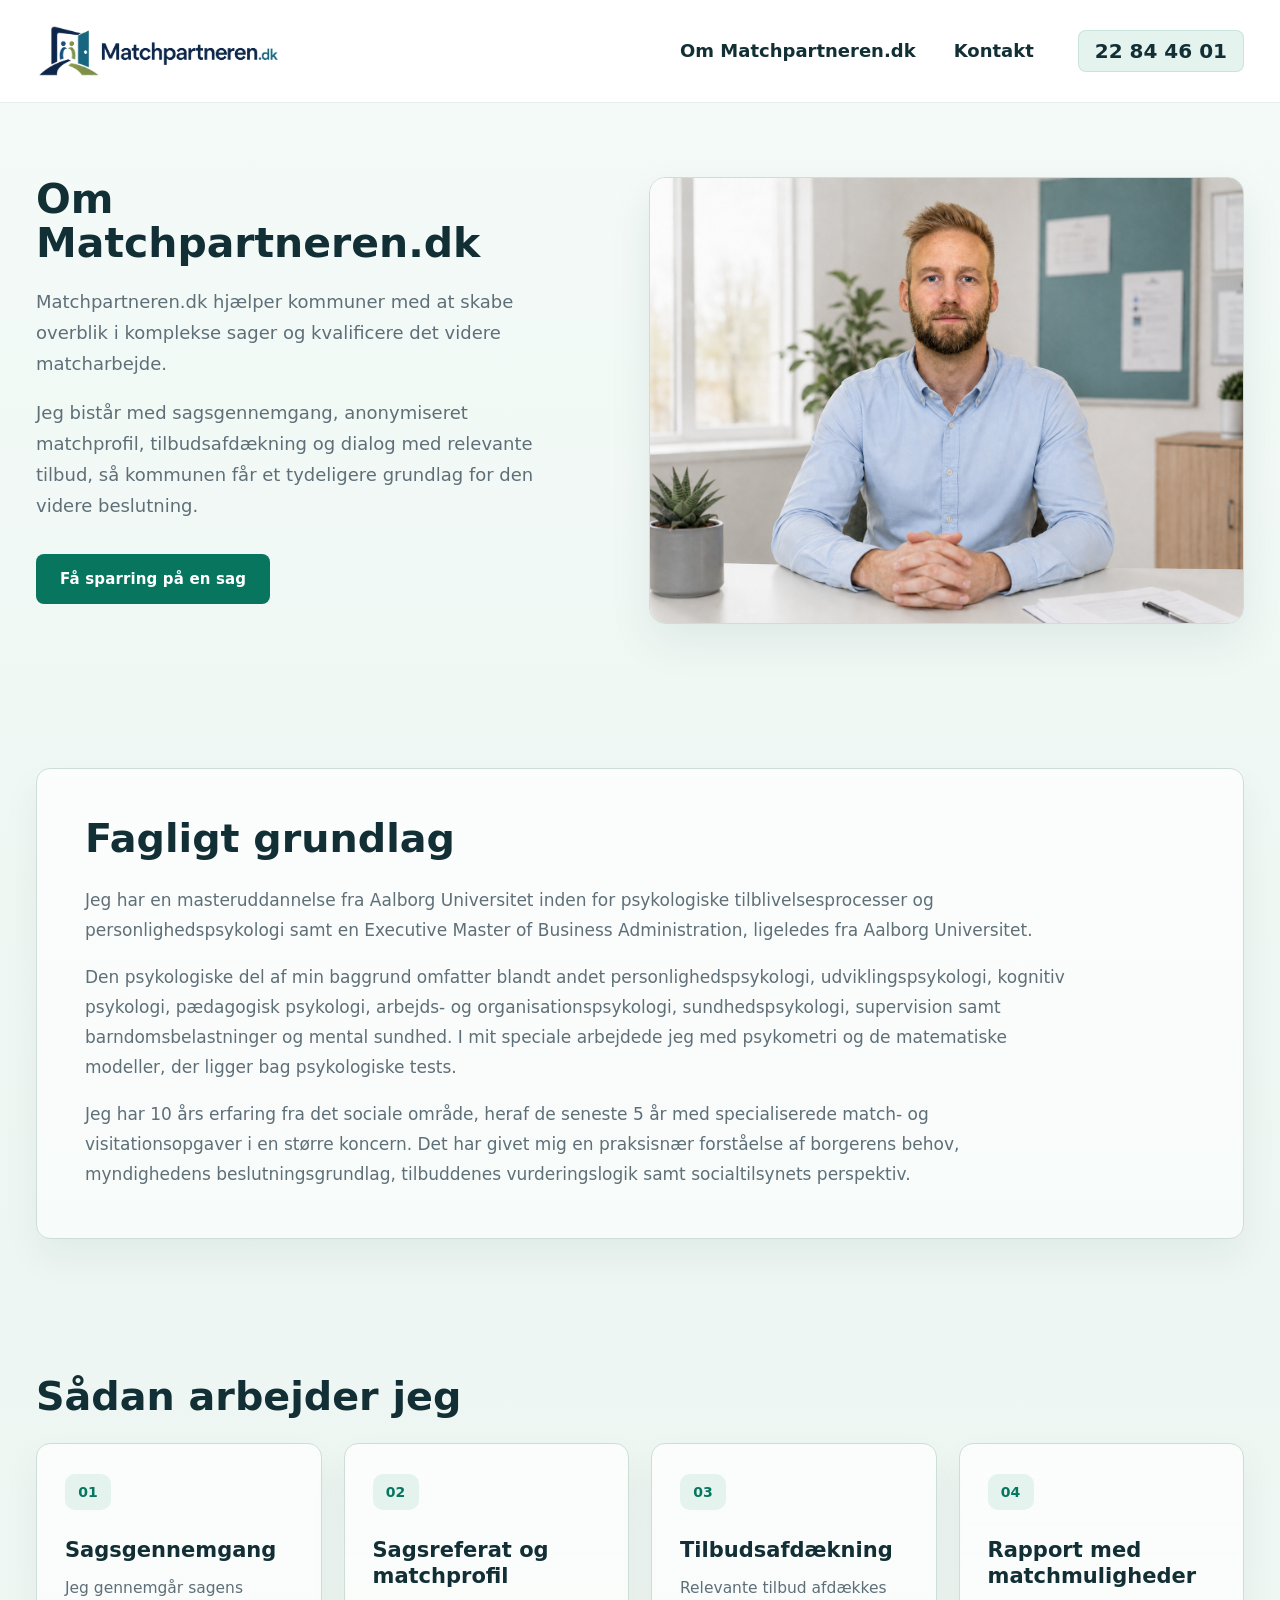
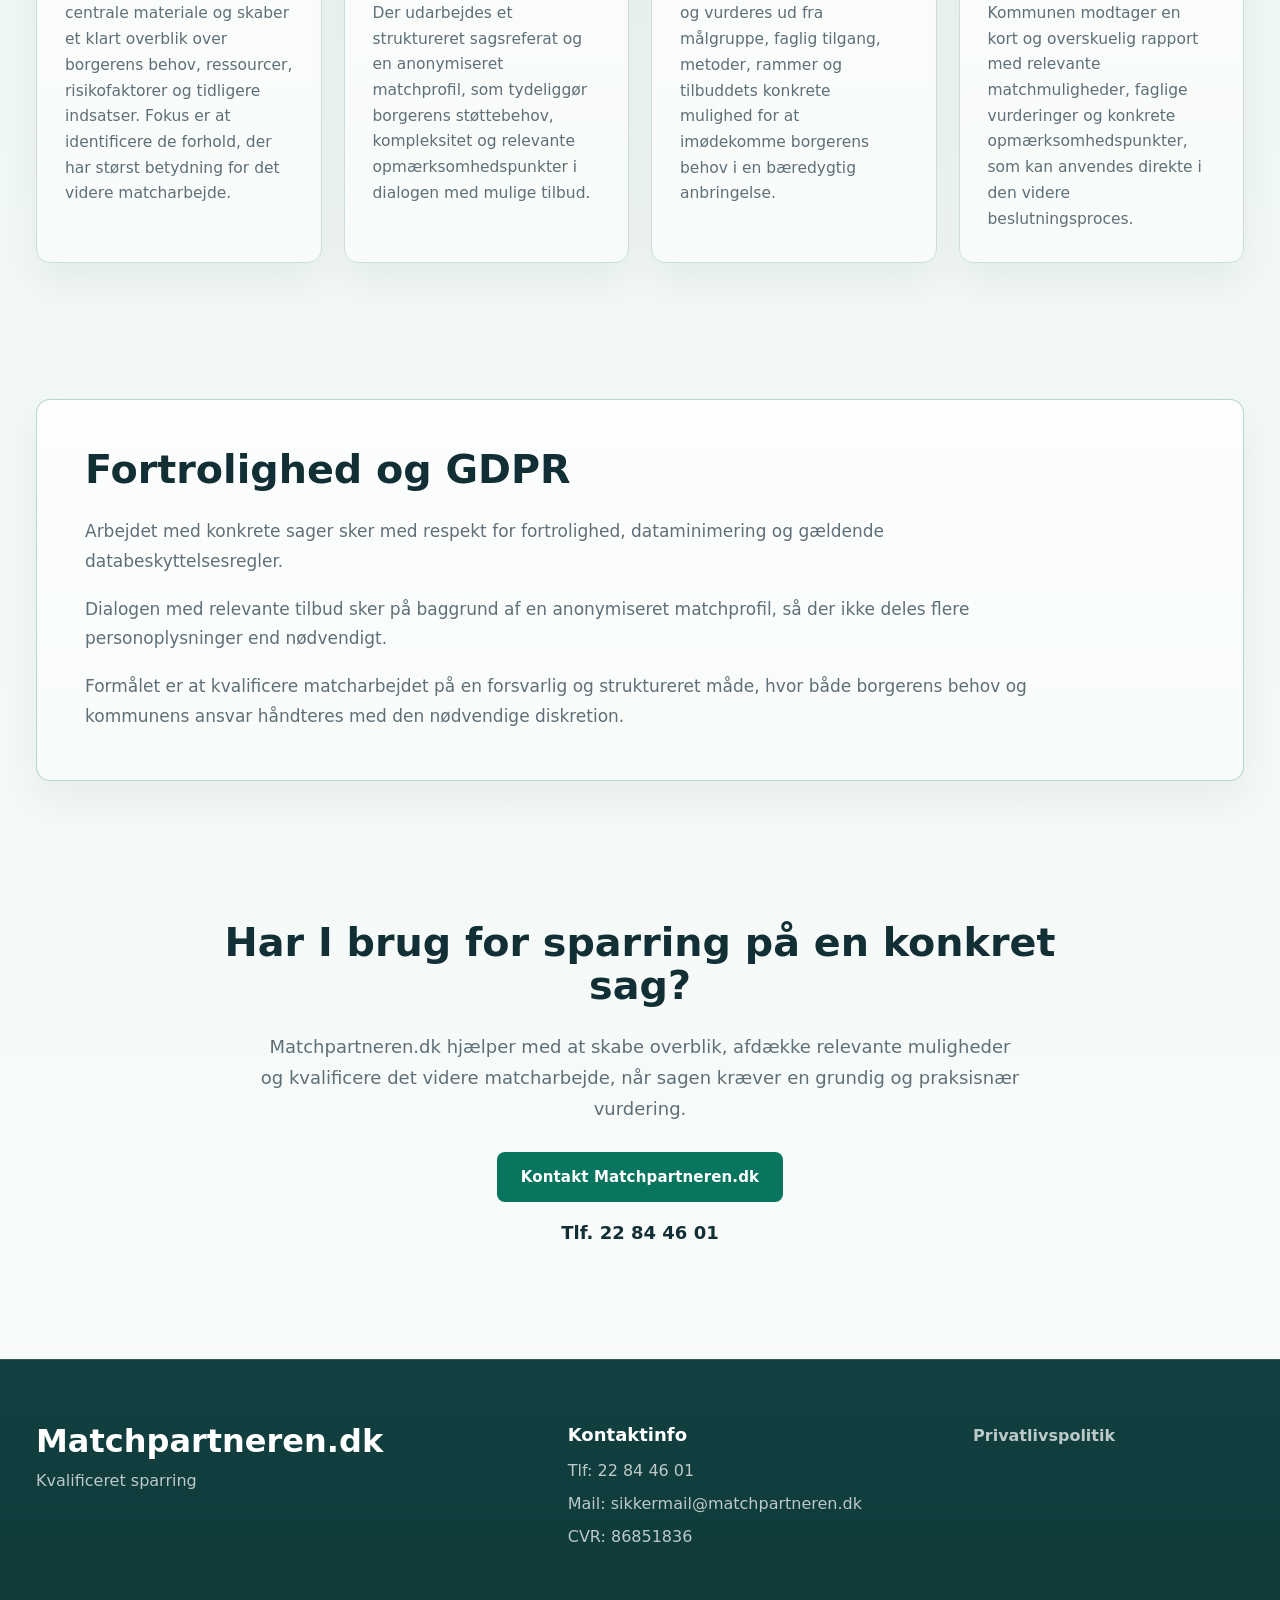
==== commit eb2e17fa: "Opdater fagligt grundlag" ====
--- a/om-matchpartneren.html
+++ b/om-matchpartneren.html
@@ -54,34 +54,29 @@
       </section>
 
       <section class="about-section">
-        <div class="container two-column-grid">
-          <article class="about-panel">
+        <div class="container">
+          <article class="about-wide-card">
             <h2>Fagligt grundlag</h2>
             <p>
-              Jeg har en master i psykologiske tilblivelsesprocesser og
-              personlighedspsykologi samt en MBA.
-            </p>
-            <p>
-              Den psykologiske baggrund bruger jeg til at forstå udvikling,
-              belastning, adfærd, relationelle mønstre og støttebehov.
-            </p>
-            <p>
-              Den organisatoriske og ledelsesmæssige baggrund bruger jeg til at
-              vurdere tilbuddenes rammer, og kvalitet for at sikre bæredygtighed
-              i indsatsen.
-            </p>
-          </article>
-
-          <article class="about-panel">
-            <h2>Erfaring med matcharbejde</h2>
-            <p>
-              Jeg har 10 års erfaring fra anbringelsesområdet, heraf de seneste
-              5 år med specialiserede match- og visitationsopgaver i en større
-              koncern.
-            </p>
-            <p>
-              Det giver mig en praksisnær forståelse af både myndighedens behov,
-              tilbuddenes vurderingsgrundlag og socialtilsynets perspektiv.
+              Jeg har en masteruddannelse fra Aalborg Universitet inden for
+              psykologiske tilblivelsesprocesser og personlighedspsykologi samt
+              en Executive Master of Business Administration, ligeledes fra
+              Aalborg Universitet.
+            </p>
+            <p>
+              Den psykologiske del af min baggrund omfatter blandt andet
+              personlighedspsykologi, udviklingspsykologi, kognitiv psykologi,
+              pædagogisk psykologi, arbejds- og organisationspsykologi,
+              sundhedspsykologi, supervision samt barndomsbelastninger og mental
+              sundhed. I mit speciale arbejdede jeg med psykometri og de
+              matematiske modeller, der ligger bag psykologiske tests.
+            </p>
+            <p>
+              Jeg har 10 års erfaring fra det sociale område, heraf de seneste 5
+              år med specialiserede match- og visitationsopgaver i en større
+              koncern. Det har givet mig en praksisnær forståelse af borgerens
+              behov, myndighedens beslutningsgrundlag, tilbuddenes
+              vurderingslogik samt socialtilsynets perspektiv.
             </p>
           </article>
         </div>
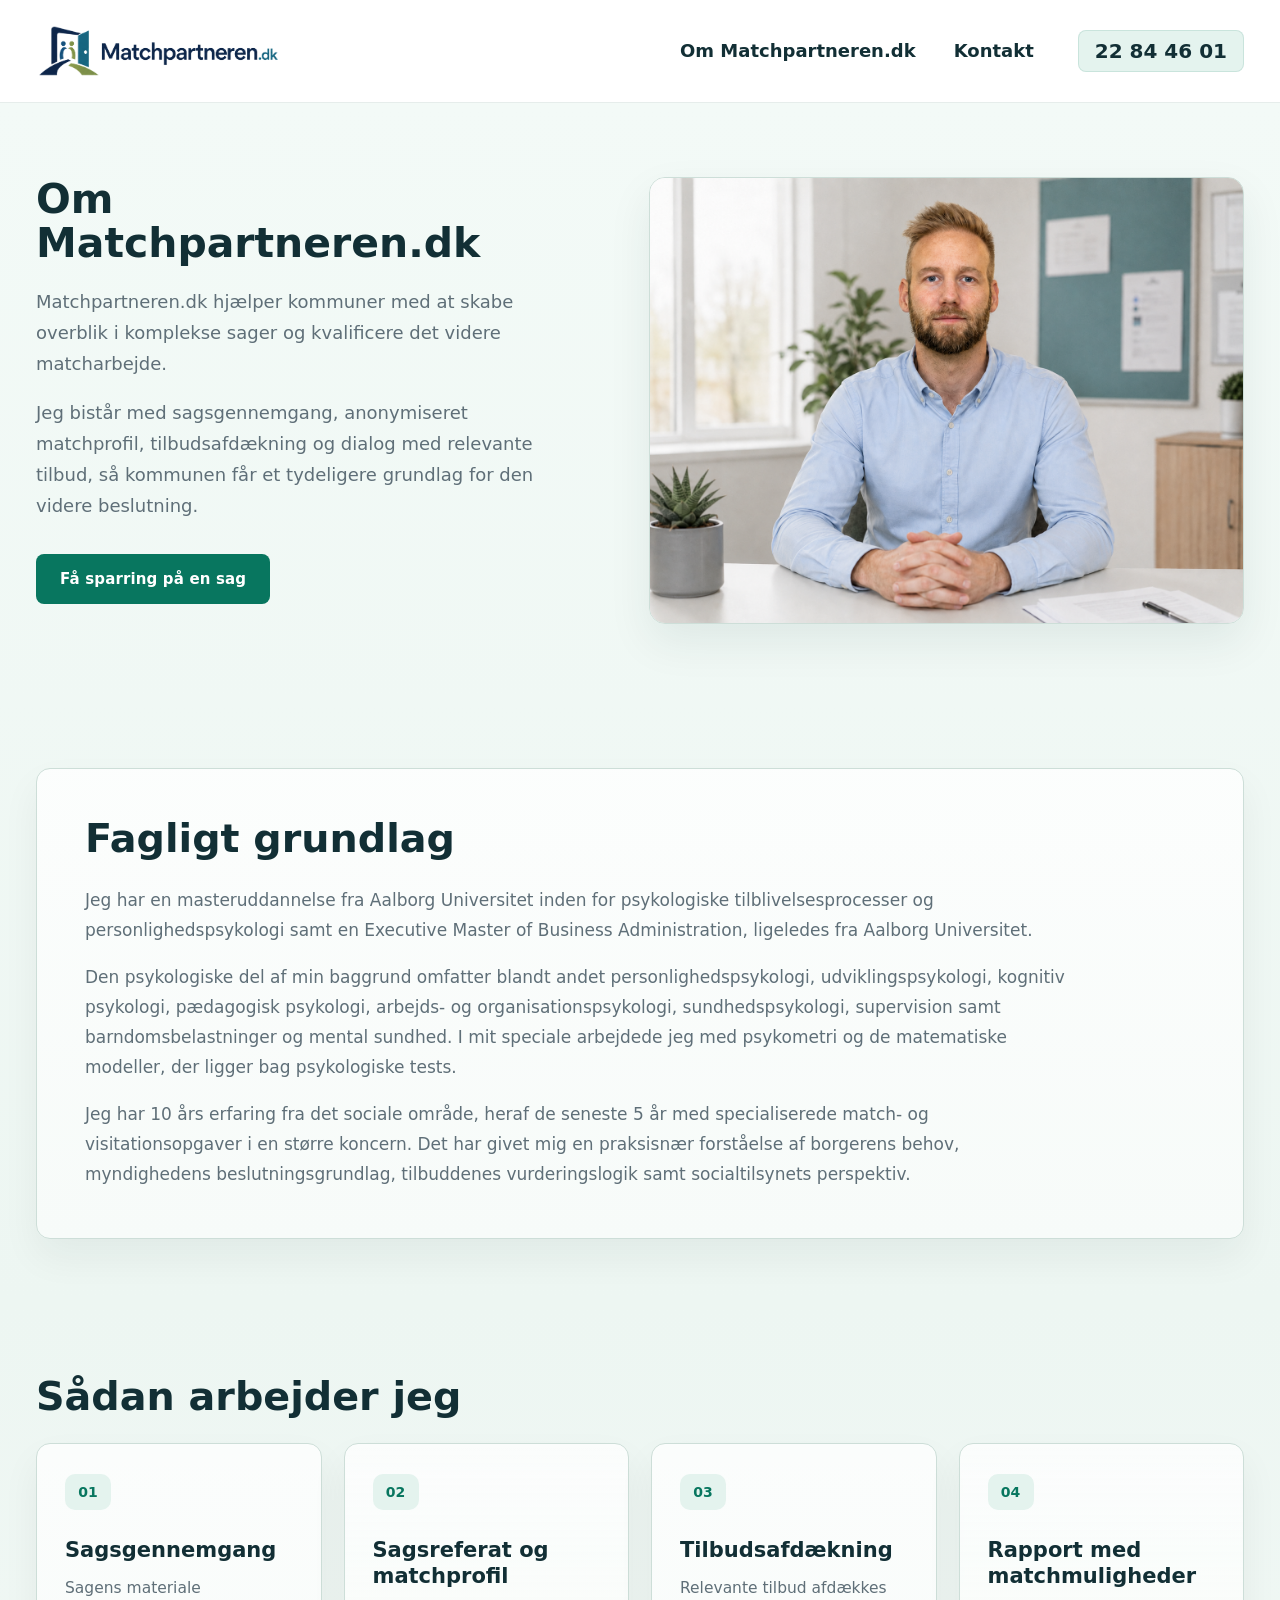
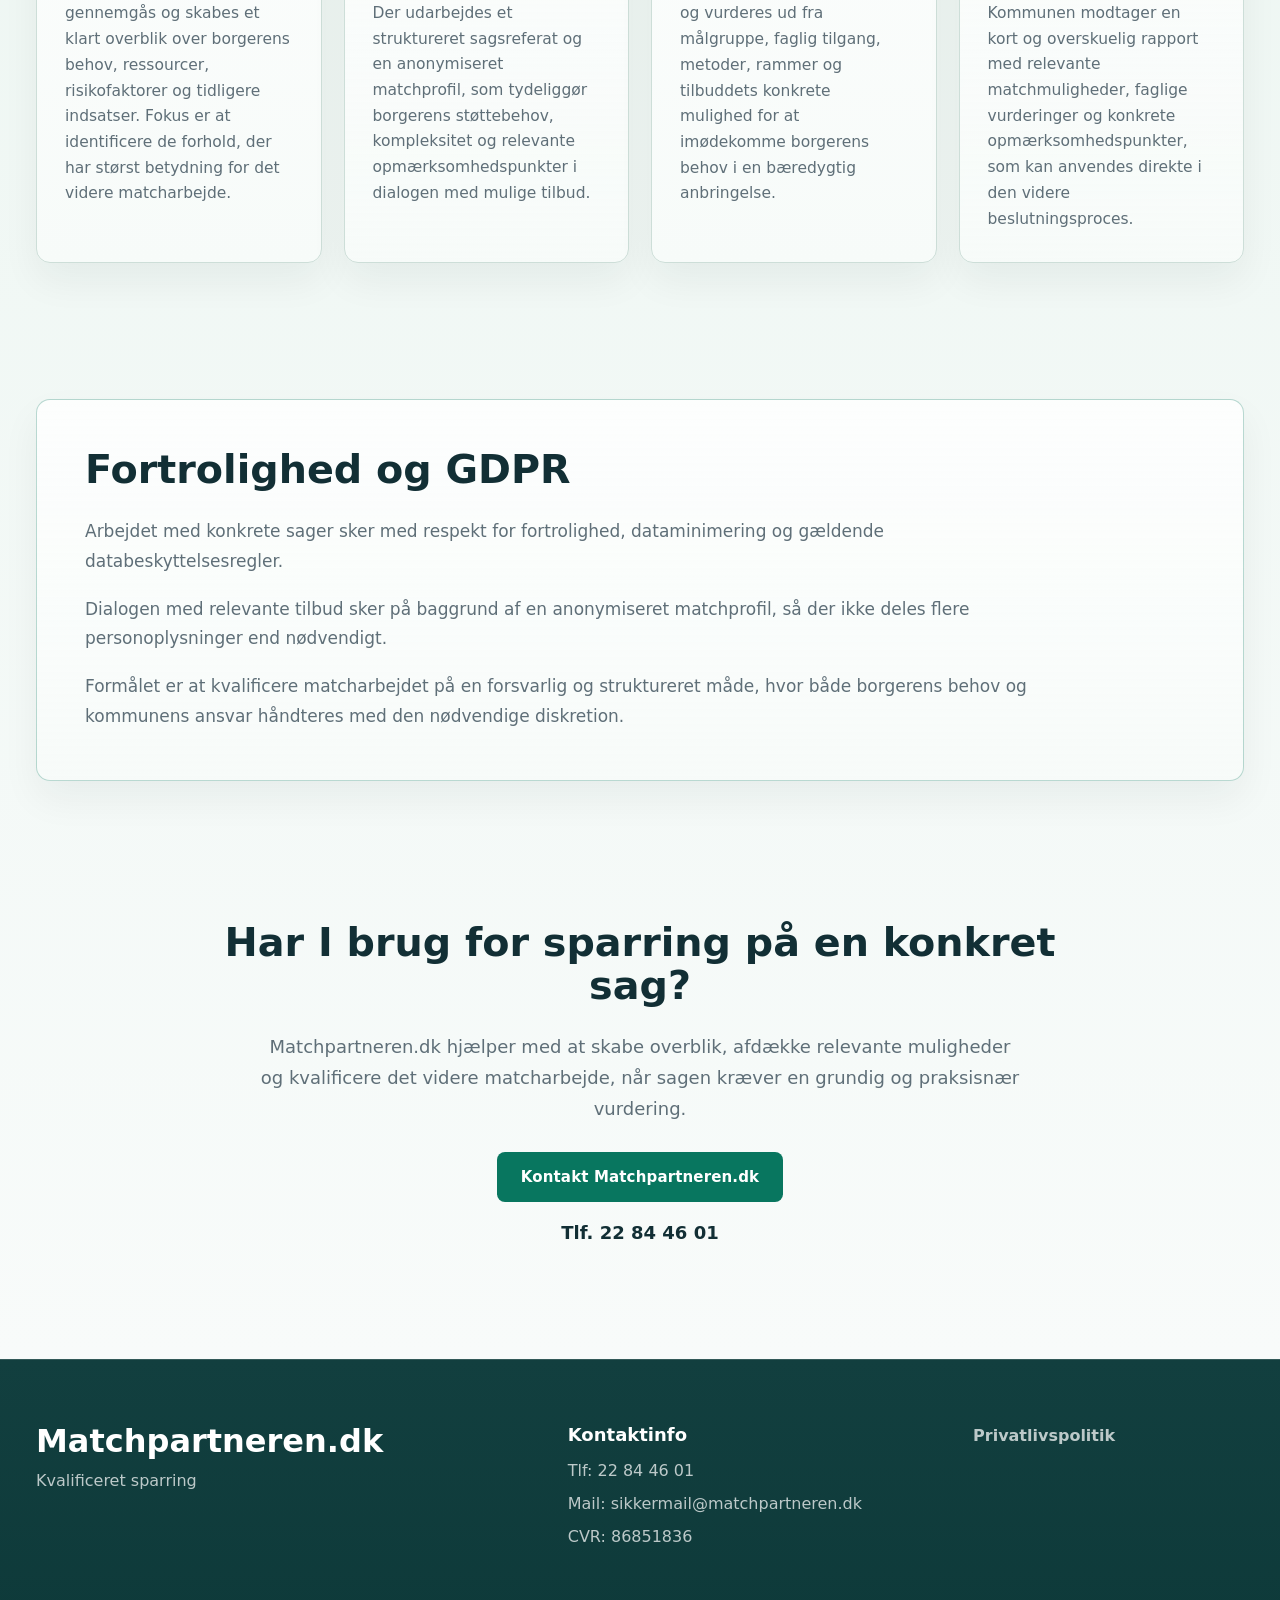
==== commit 6d3efa48: "Omformuler sagsgennemgang-tekst Co-Authored-By: Claude Opus 4.8 <noreply@anthropic.com>" ====
--- a/om-matchpartneren.html
+++ b/om-matchpartneren.html
@@ -90,10 +90,10 @@
               <span>01</span>
               <h3>Sagsgennemgang</h3>
               <p>
-                Jeg gennemgår sagens centrale materiale og skaber et klart
-                overblik over borgerens behov, ressourcer, risikofaktorer og
-                tidligere indsatser. Fokus er at identificere de forhold, der har
-                størst betydning for det videre matcharbejde.
+                Sagens materiale gennemgås og skabes et klart overblik over
+                borgerens behov, ressourcer, risikofaktorer og tidligere
+                indsatser. Fokus er at identificere de forhold, der har størst
+                betydning for det videre matcharbejde.
               </p>
             </article>
 
--- a/styles.css
+++ b/styles.css
@@ -140,7 +140,7 @@
 .hero {
   background:
     linear-gradient(180deg, var(--color-mint) 0%, var(--color-mint) 76%, var(--color-surface-warm) 100%);
-  padding: 74px 0 76px;
+  padding: 74px 0 53px;
 }
 
 .hero-grid {
@@ -917,7 +917,7 @@
   }
 
   .hero {
-    padding: 54px 0 56px;
+    padding: 54px 0 39px;
   }
 
   .hero-grid {
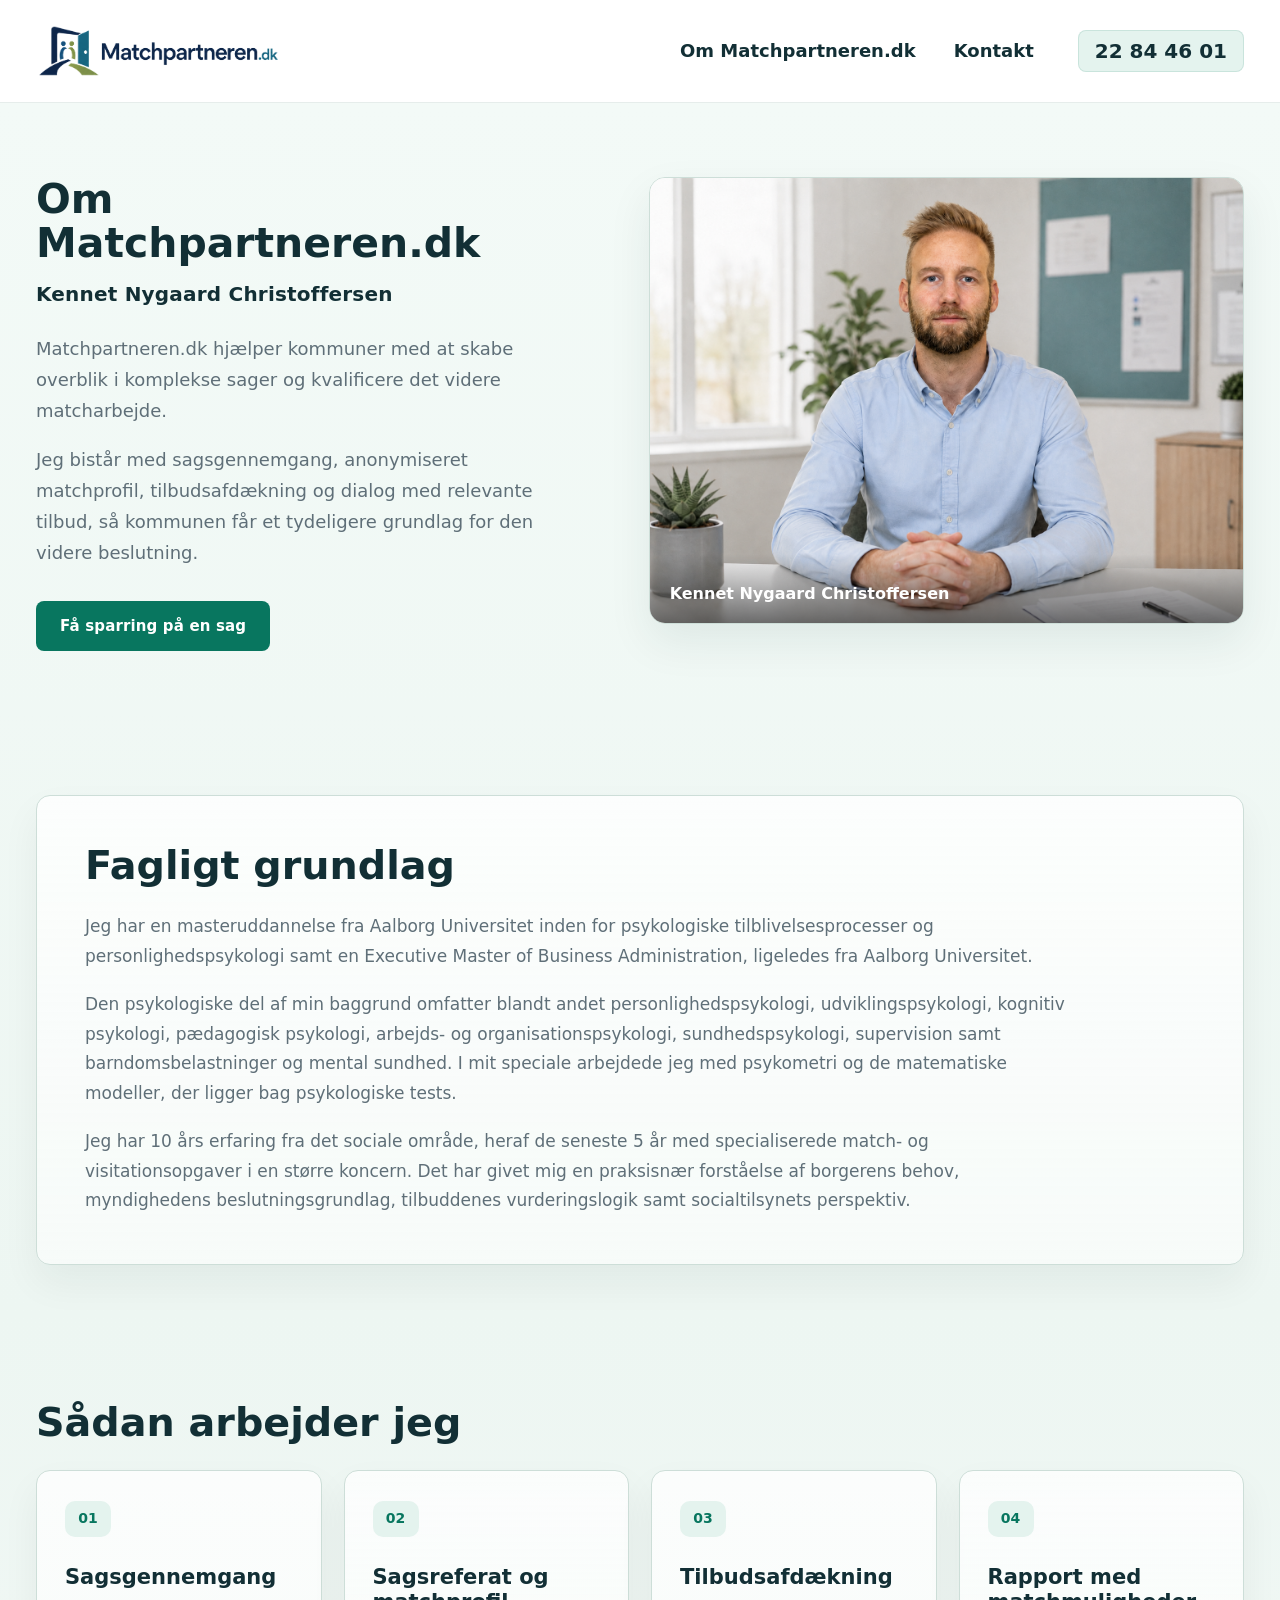
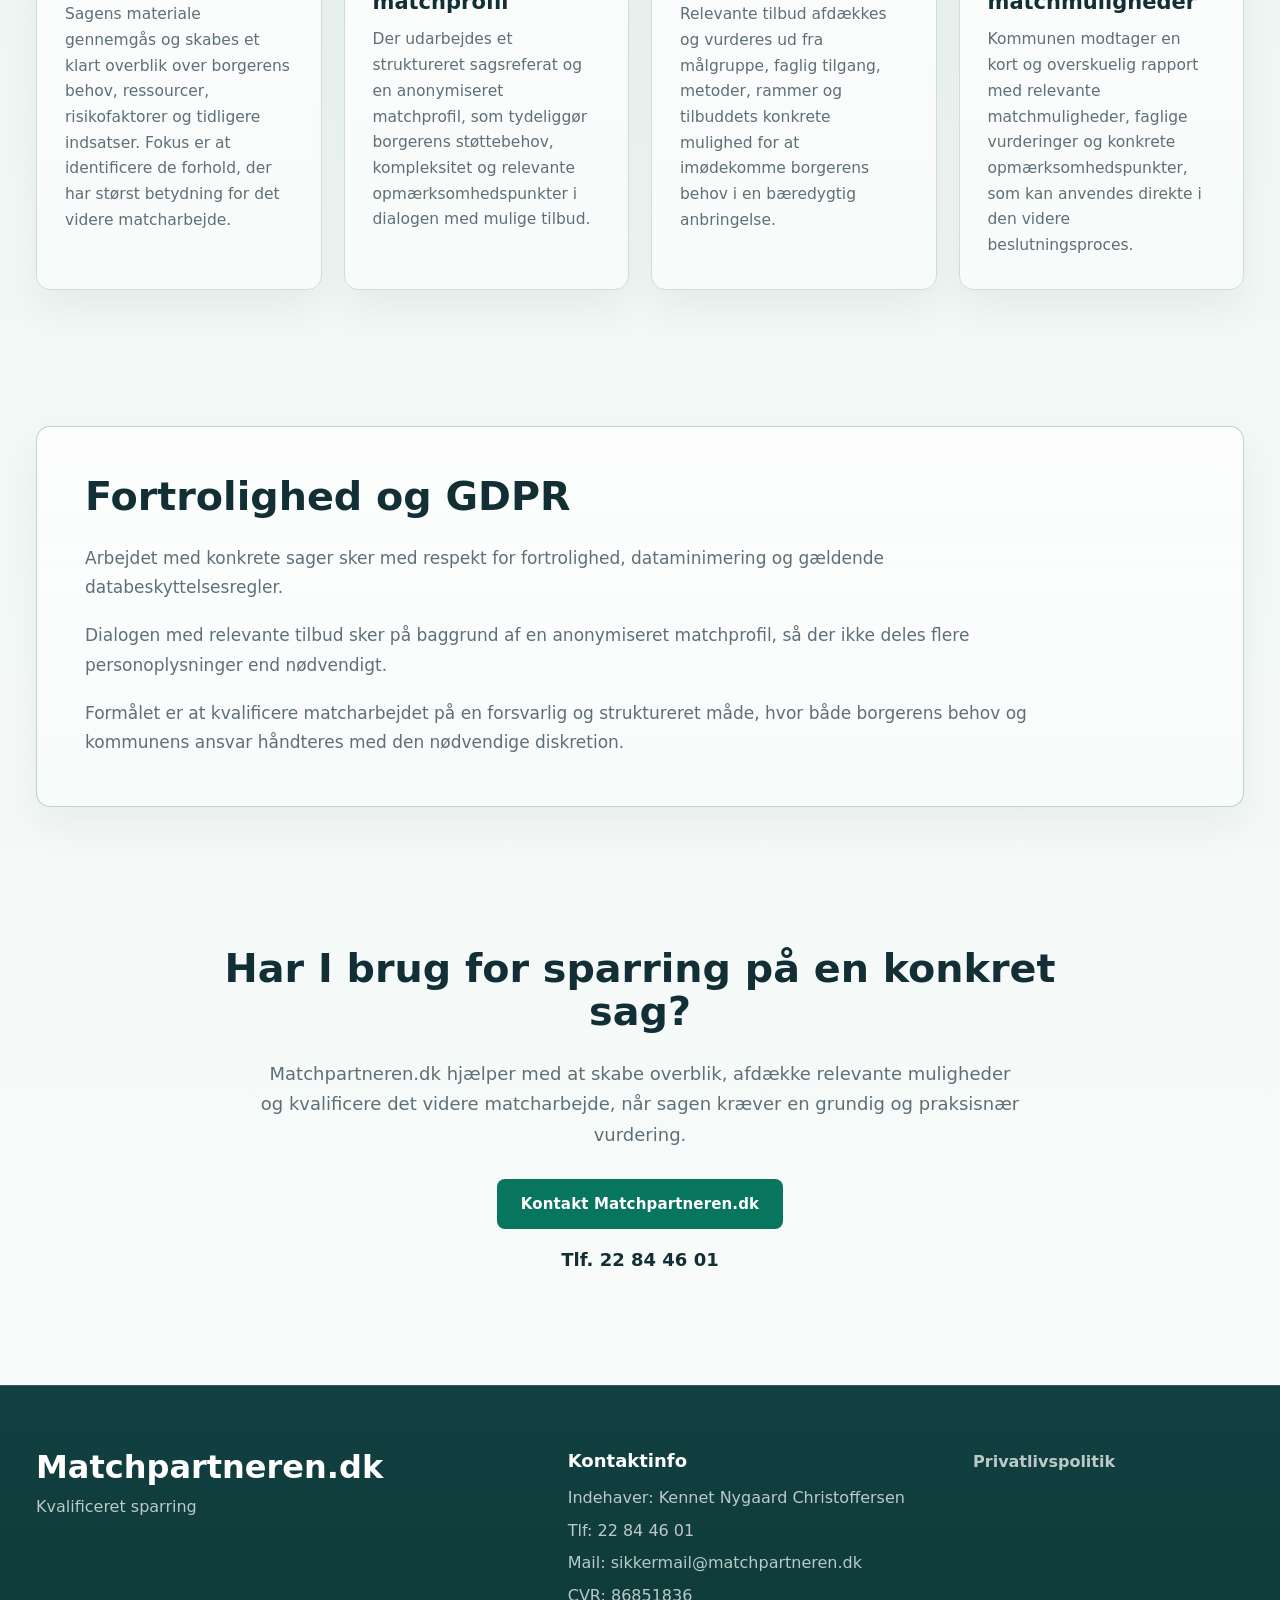
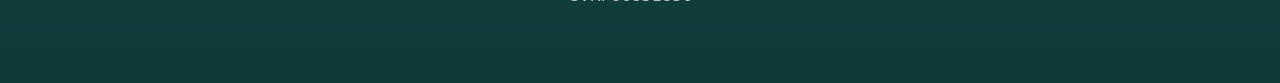
==== commit ad9ad720: "Vis Kennet Nygaard Christoffersens navn paa sitet Tilfoejer byline og billedtekst paa Om-siden samt " ====
--- a/om-matchpartneren.html
+++ b/om-matchpartneren.html
@@ -35,6 +35,7 @@
         <div class="container about-hero-grid">
           <div class="about-hero-copy">
             <h1>Om Matchpartneren.dk</h1>
+            <p class="about-byline">Kennet Nygaard Christoffersen</p>
             <p>
               Matchpartneren.dk hjælper kommuner med at skabe overblik i komplekse
               sager og kvalificere det videre matcharbejde.
@@ -49,6 +50,7 @@
 
           <figure class="about-portrait">
             <img src="assets/kennet-smil.png" alt="Kennet Nygaard Christoffersen ved skrivebord" />
+            <figcaption>Kennet Nygaard Christoffersen</figcaption>
           </figure>
         </div>
       </section>
@@ -247,6 +249,7 @@
 
         <address class="footer-contact">
           <h3>Kontaktinfo</h3>
+          <p>Indehaver: Kennet Nygaard Christoffersen</p>
           <p>Tlf: 22 84 46 01</p>
           <p>Mail: sikkermail@matchpartneren.dk</p>
           <p>CVR: 86851836</p>
--- a/styles.css
+++ b/styles.css
@@ -676,7 +676,16 @@
   border-radius: 12px;
 }
 
+.about-hero-copy p.about-byline {
+  margin: -10px 0 22px;
+  color: var(--color-ink);
+  font-size: 20px;
+  font-weight: 600;
+  letter-spacing: 0.01em;
+}
+
 .about-portrait {
+  position: relative;
   overflow: hidden;
   margin: 0;
   min-height: 430px;
@@ -691,6 +700,18 @@
   min-height: 430px;
   object-fit: cover;
   object-position: center center;
+}
+
+.about-portrait figcaption {
+  position: absolute;
+  left: 0;
+  right: 0;
+  bottom: 0;
+  padding: 28px 20px 16px;
+  color: #fff;
+  font-size: 16px;
+  font-weight: 600;
+  background: linear-gradient(to top, rgba(0, 0, 0, 0.55), rgba(0, 0, 0, 0));
 }
 
 .about-section {
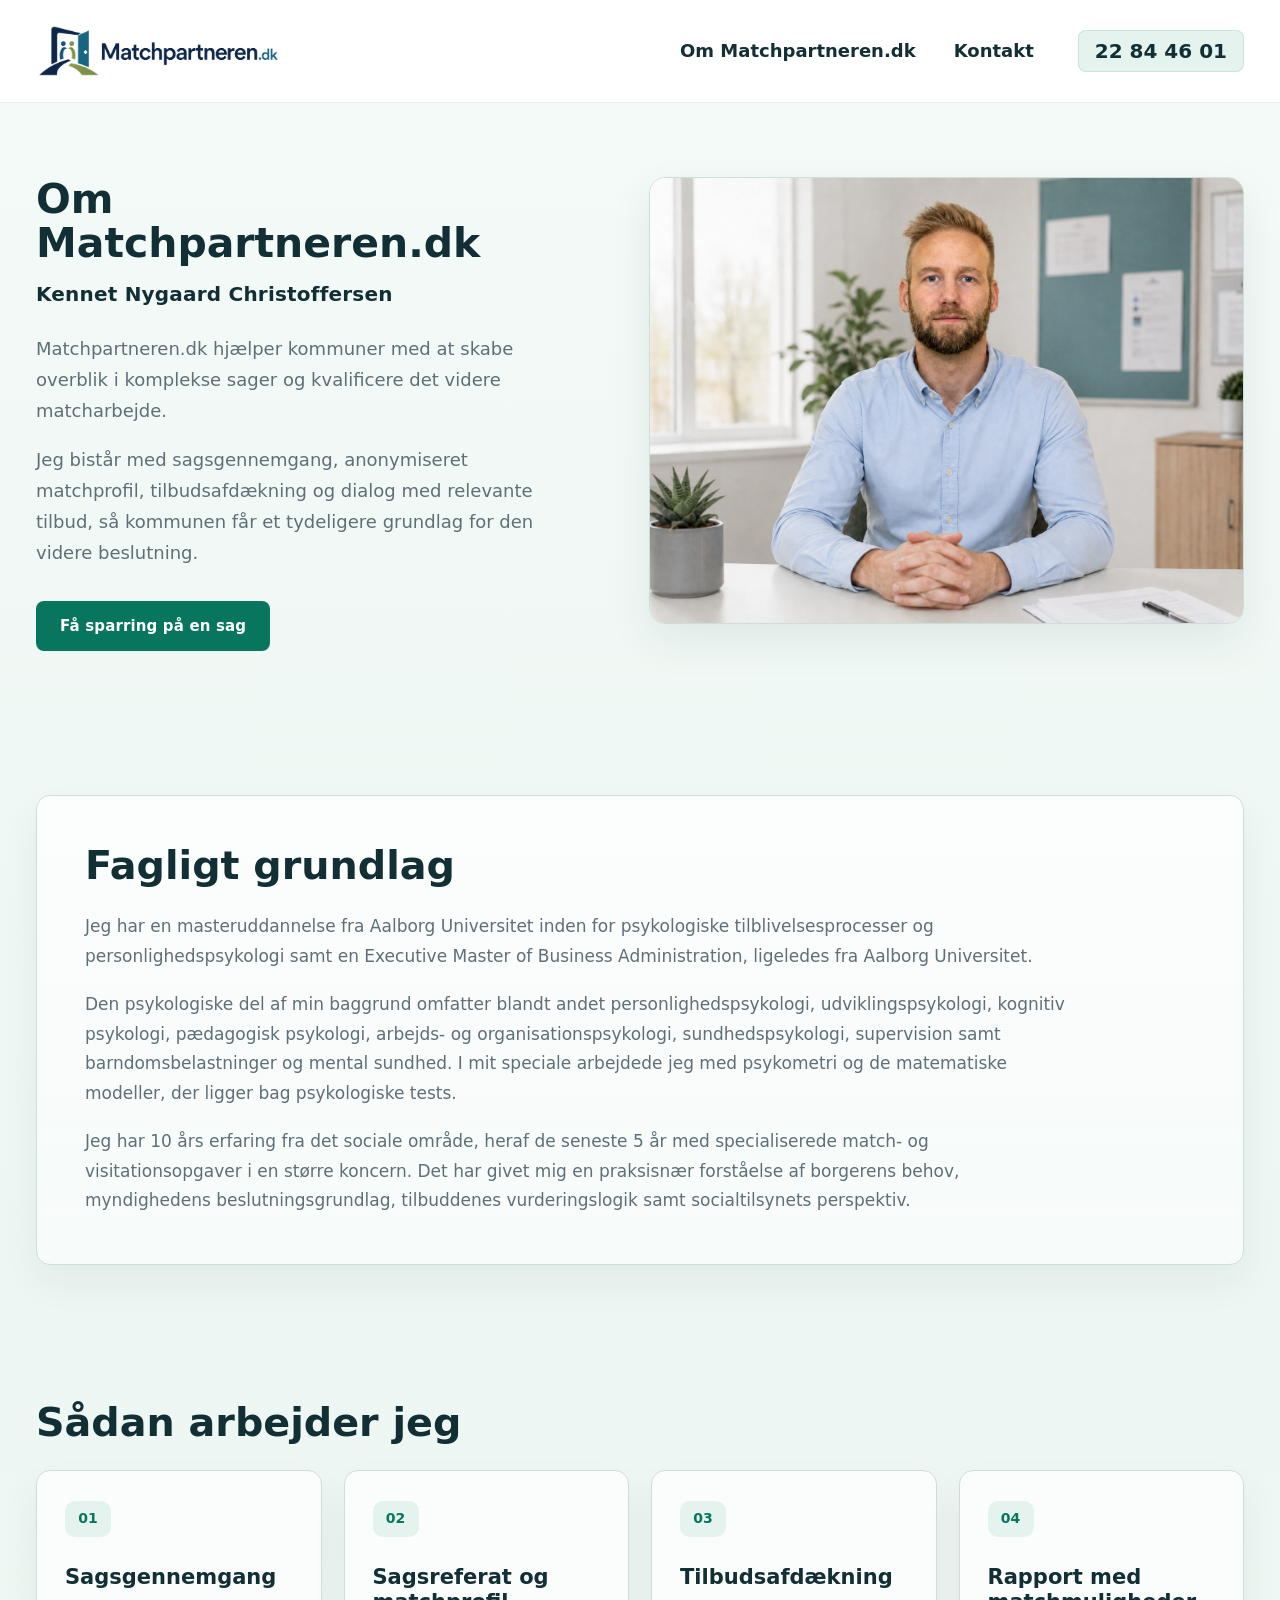
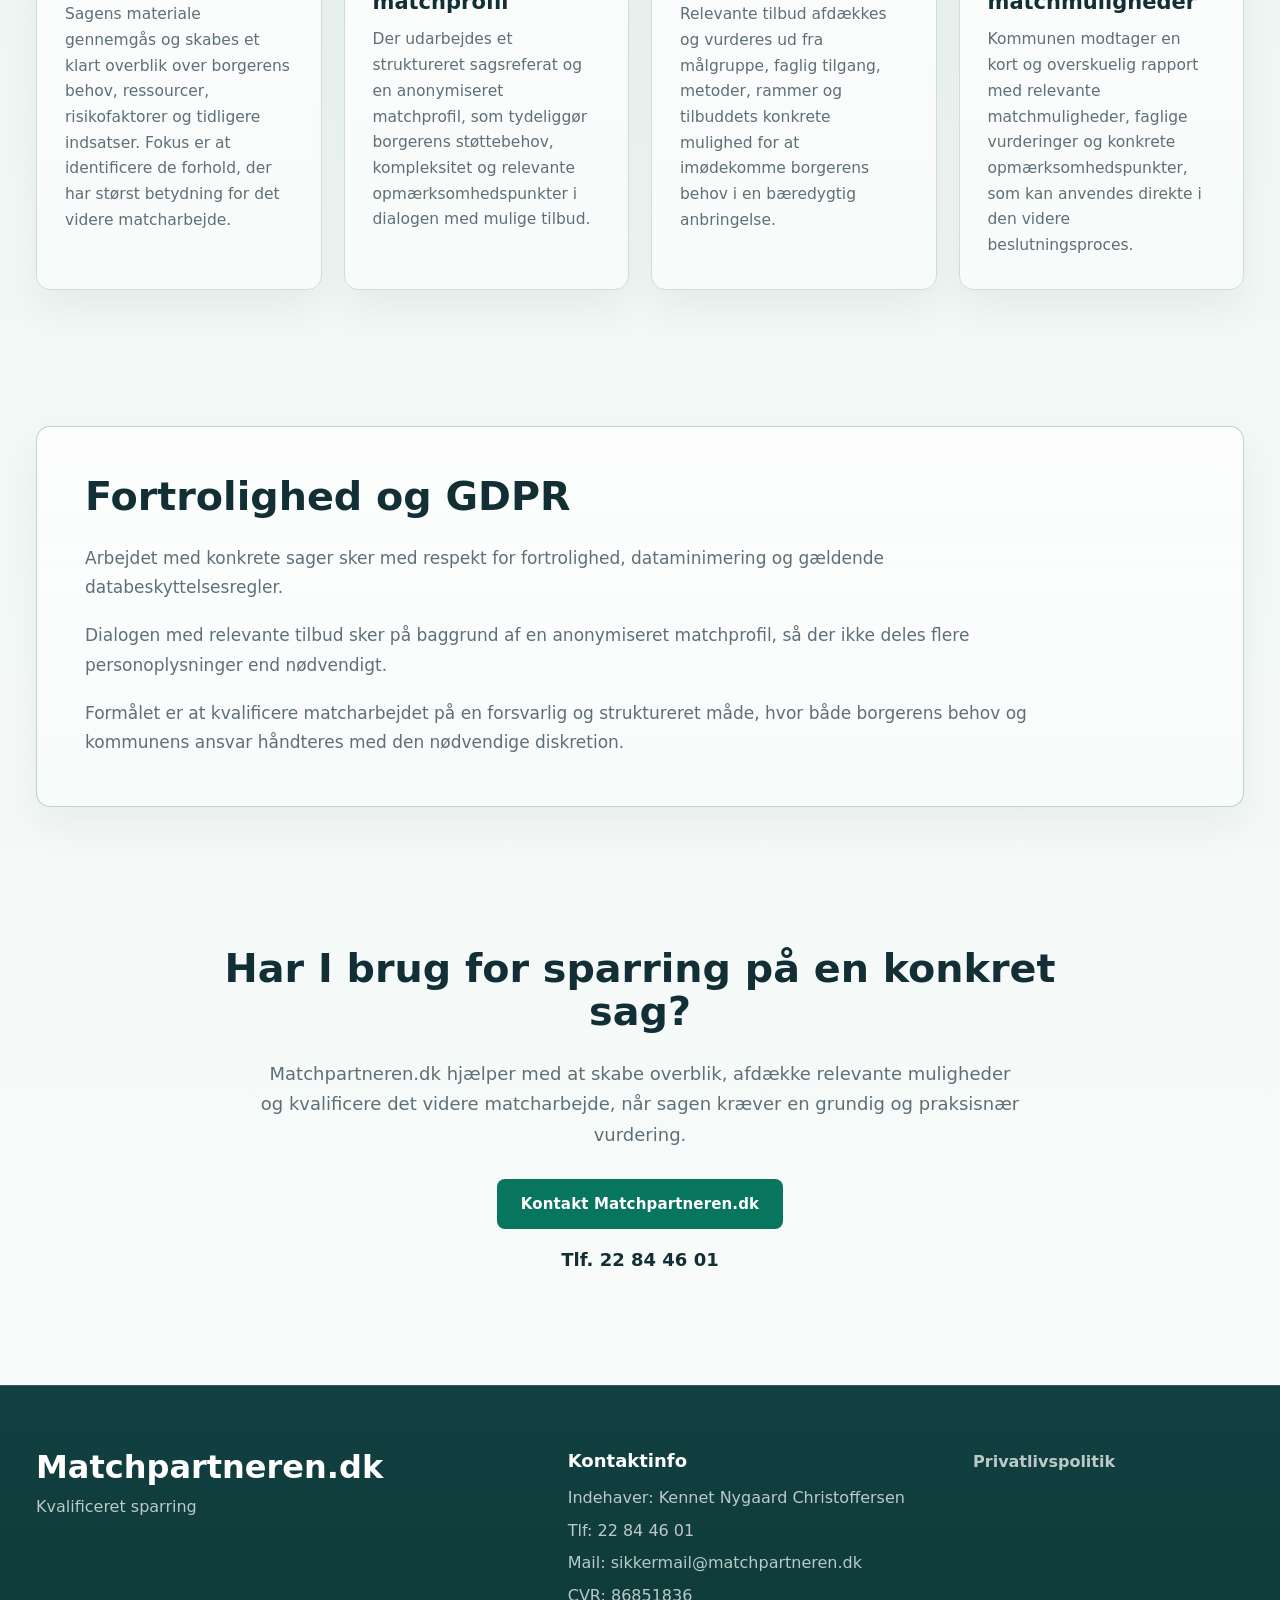
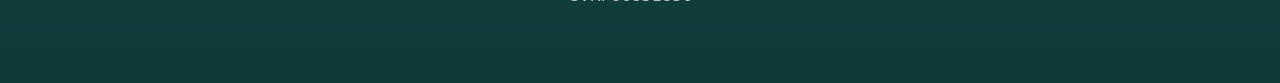
==== commit 7a3bffe9: "Fjern navnetekst paa portraet paa om-siden Co-Authored-By: Claude Opus 4.8 <noreply@anthropic.com>" ====
--- a/om-matchpartneren.html
+++ b/om-matchpartneren.html
@@ -50,7 +50,6 @@
 
           <figure class="about-portrait">
             <img src="assets/kennet-smil.png" alt="Kennet Nygaard Christoffersen ved skrivebord" />
-            <figcaption>Kennet Nygaard Christoffersen</figcaption>
           </figure>
         </div>
       </section>
--- a/styles.css
+++ b/styles.css
@@ -218,6 +218,24 @@
     linear-gradient(180deg, var(--color-surface-warm) 0%, var(--color-surface) 100%);
 }
 
+.process-price {
+  margin: 34px auto 0;
+  max-width: 640px;
+  padding: 16px 22px;
+  text-align: center;
+  color: var(--color-ink);
+  font-size: 18px;
+  line-height: 1.6;
+  background: rgba(255, 255, 255, 0.62);
+  border: 1px solid var(--color-card-line);
+  border-radius: 12px;
+}
+
+.process-price strong {
+  color: var(--color-accent, #08765f);
+  white-space: nowrap;
+}
+
 .card-grid {
   display: grid;
   grid-template-columns: repeat(3, 1fr);
@@ -264,6 +282,54 @@
   color: var(--color-muted);
   font-size: 16.5px;
   line-height: 1.68;
+}
+
+/* Demo report CTA */
+.demo-report {
+  padding: 0 0 78px;
+  background: var(--color-surface);
+}
+
+.demo-report-card {
+  display: flex;
+  align-items: center;
+  justify-content: space-between;
+  gap: 34px;
+  padding: clamp(30px, 4vw, 48px);
+  background:
+    linear-gradient(180deg, rgba(255, 255, 255, 0.82) 0%, var(--color-card) 100%);
+  border: 1px solid var(--color-card-line);
+  border-radius: 14px;
+  box-shadow: 0 18px 38px rgba(8, 38, 45, 0.055);
+}
+
+.demo-report-copy {
+  max-width: 760px;
+}
+
+.demo-report-copy h2 {
+  margin: 0 0 12px;
+  color: var(--color-ink);
+  font-size: clamp(26px, 2.8vw, 36px);
+  line-height: 1.1;
+}
+
+.demo-report-copy p {
+  margin: 0;
+  color: var(--color-muted);
+  font-size: 17px;
+  line-height: 1.7;
+}
+
+.demo-report .primary-button {
+  flex-shrink: 0;
+}
+
+@media (max-width: 980px) {
+  .demo-report-card {
+    align-items: flex-start;
+    flex-direction: column;
+  }
 }
 
 /* Footer */
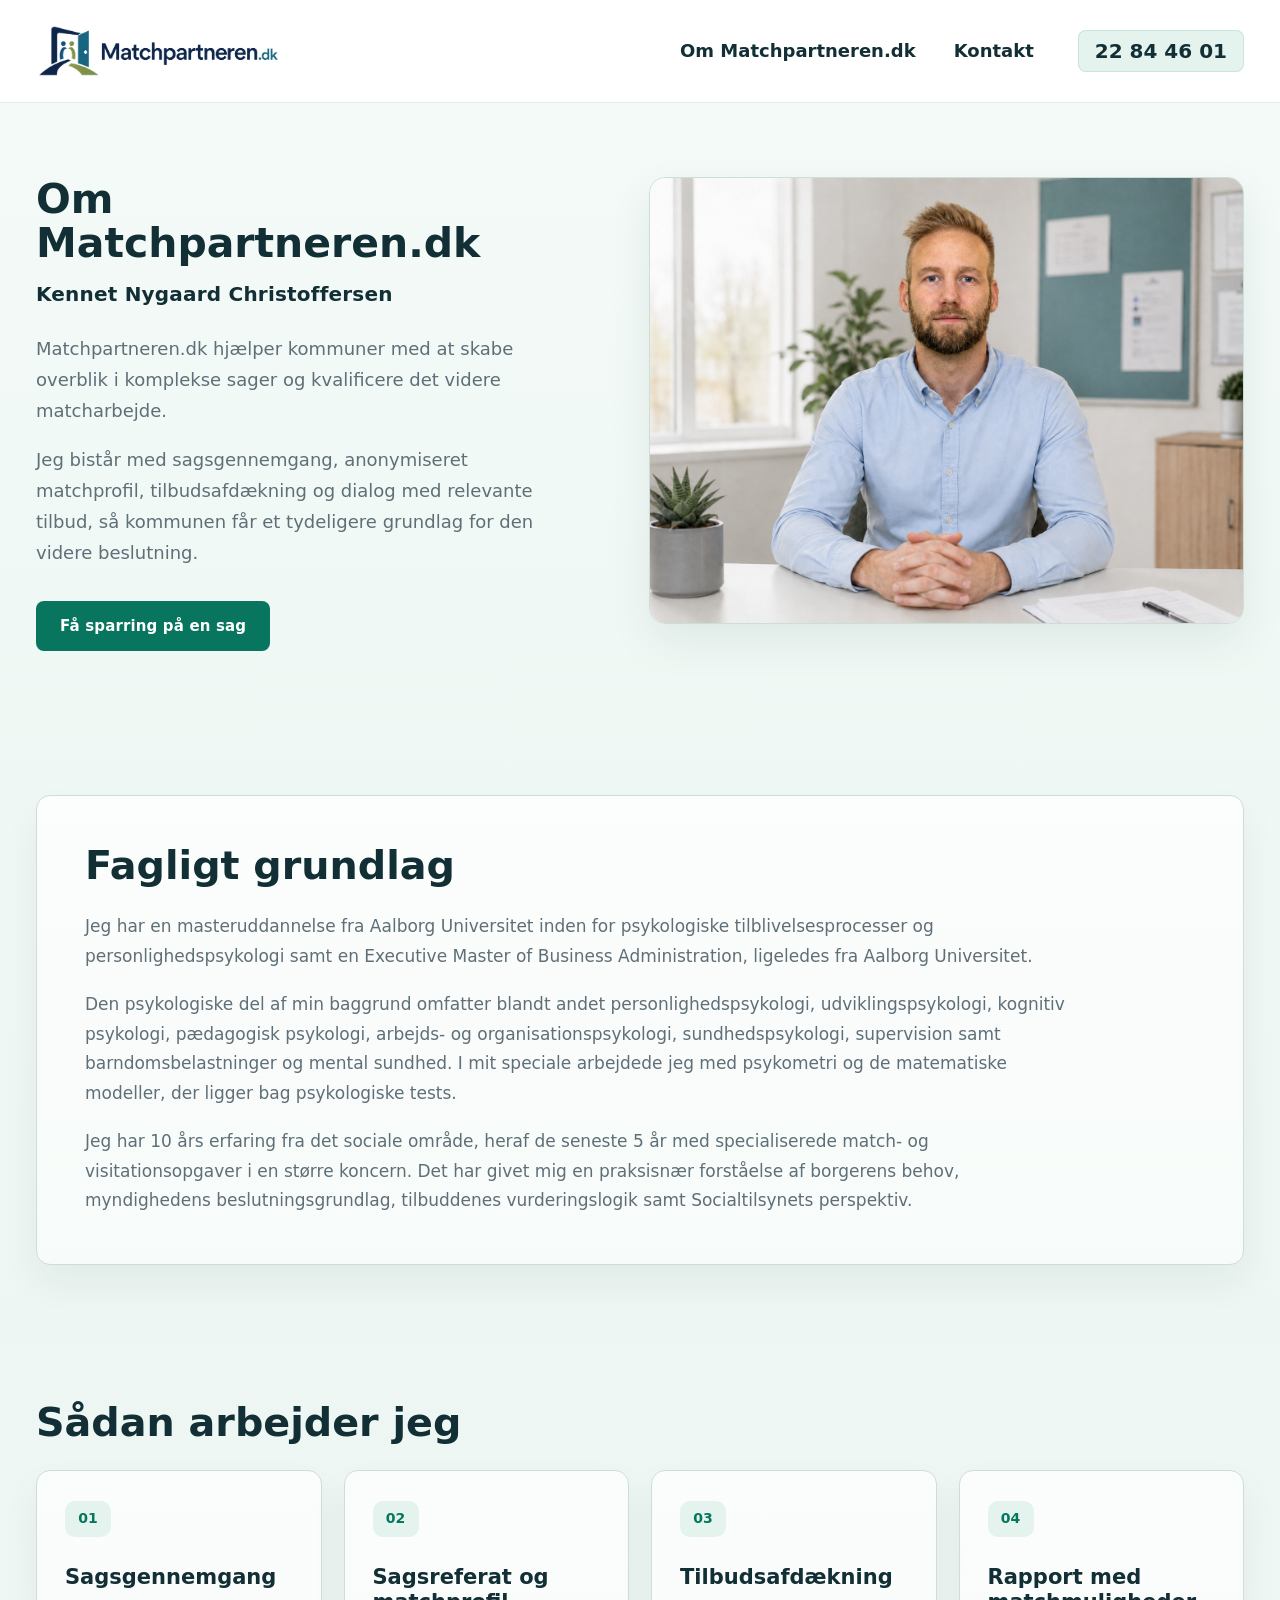
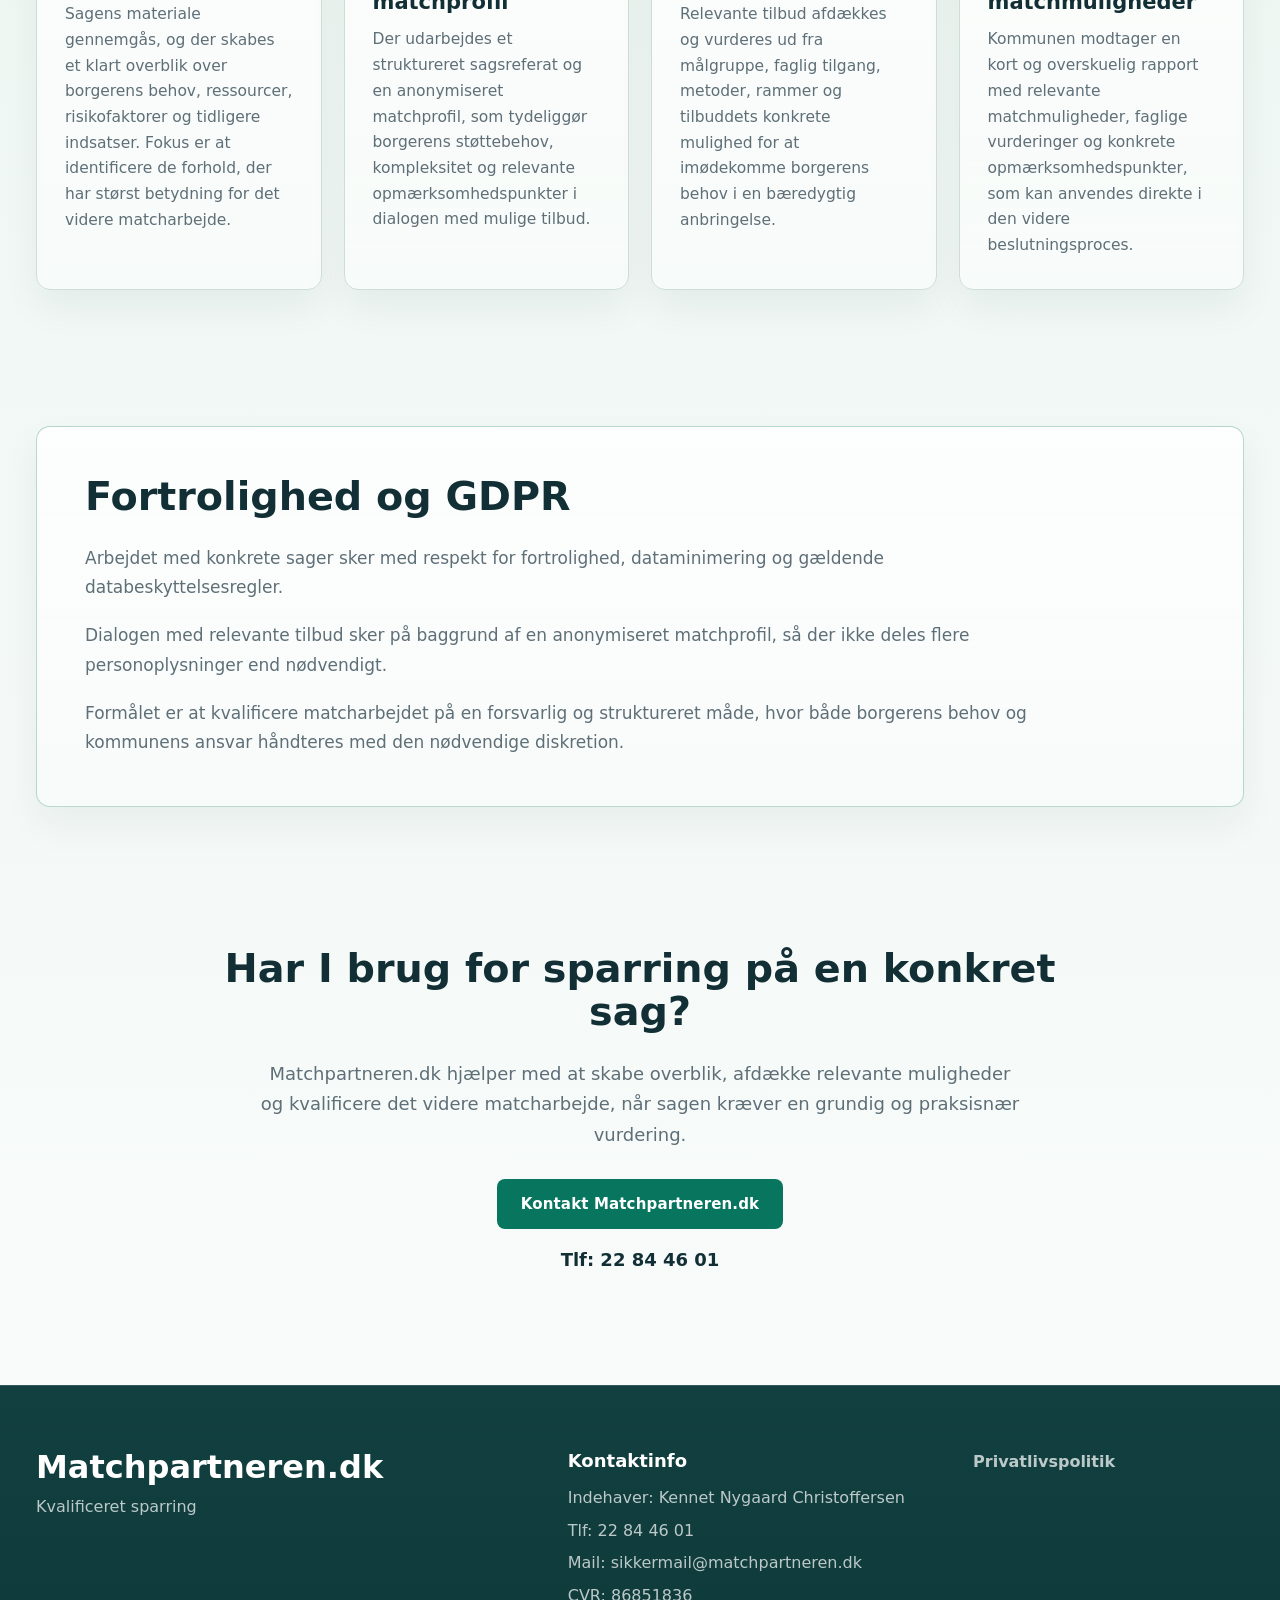
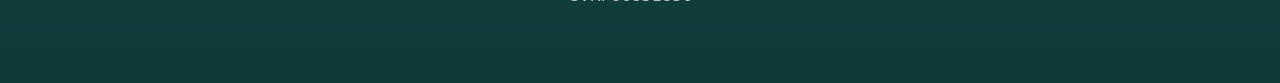
==== commit 6af38c52: "Ret grammatik og tegnsaetning i sidetekster - "gennemgaas og skabes" -> "gennemgaas, og der skabes" " ====
--- a/om-matchpartneren.html
+++ b/om-matchpartneren.html
@@ -77,7 +77,7 @@
               år med specialiserede match- og visitationsopgaver i en større
               koncern. Det har givet mig en praksisnær forståelse af borgerens
               behov, myndighedens beslutningsgrundlag, tilbuddenes
-              vurderingslogik samt socialtilsynets perspektiv.
+              vurderingslogik samt Socialtilsynets perspektiv.
             </p>
           </article>
         </div>
@@ -91,7 +91,7 @@
               <span>01</span>
               <h3>Sagsgennemgang</h3>
               <p>
-                Sagens materiale gennemgås og skabes et klart overblik over
+                Sagens materiale gennemgås, og der skabes et klart overblik over
                 borgerens behov, ressourcer, risikofaktorer og tidligere
                 indsatser. Fokus er at identificere de forhold, der har størst
                 betydning for det videre matcharbejde.
@@ -163,7 +163,7 @@
             en grundig og praksisnær vurdering.
           </p>
           <button class="primary-button" type="button" data-contact-trigger>Kontakt Matchpartneren.dk</button>
-          <p class="cta-phone">Tlf. 22 84 46 01</p>
+          <p class="cta-phone">Tlf: 22 84 46 01</p>
         </div>
       </section>
     </main>
--- a/styles.css
+++ b/styles.css
@@ -470,6 +470,15 @@
   gap: 18px;
 }
 
+/* Honeypot: off-screen, ikke-fokuserbart felt der fanger bots. */
+.hp-field {
+  position: absolute;
+  left: -9999px;
+  width: 1px;
+  height: 1px;
+  overflow: hidden;
+}
+
 .form-grid {
   display: grid;
   grid-template-columns: repeat(2, 1fr);
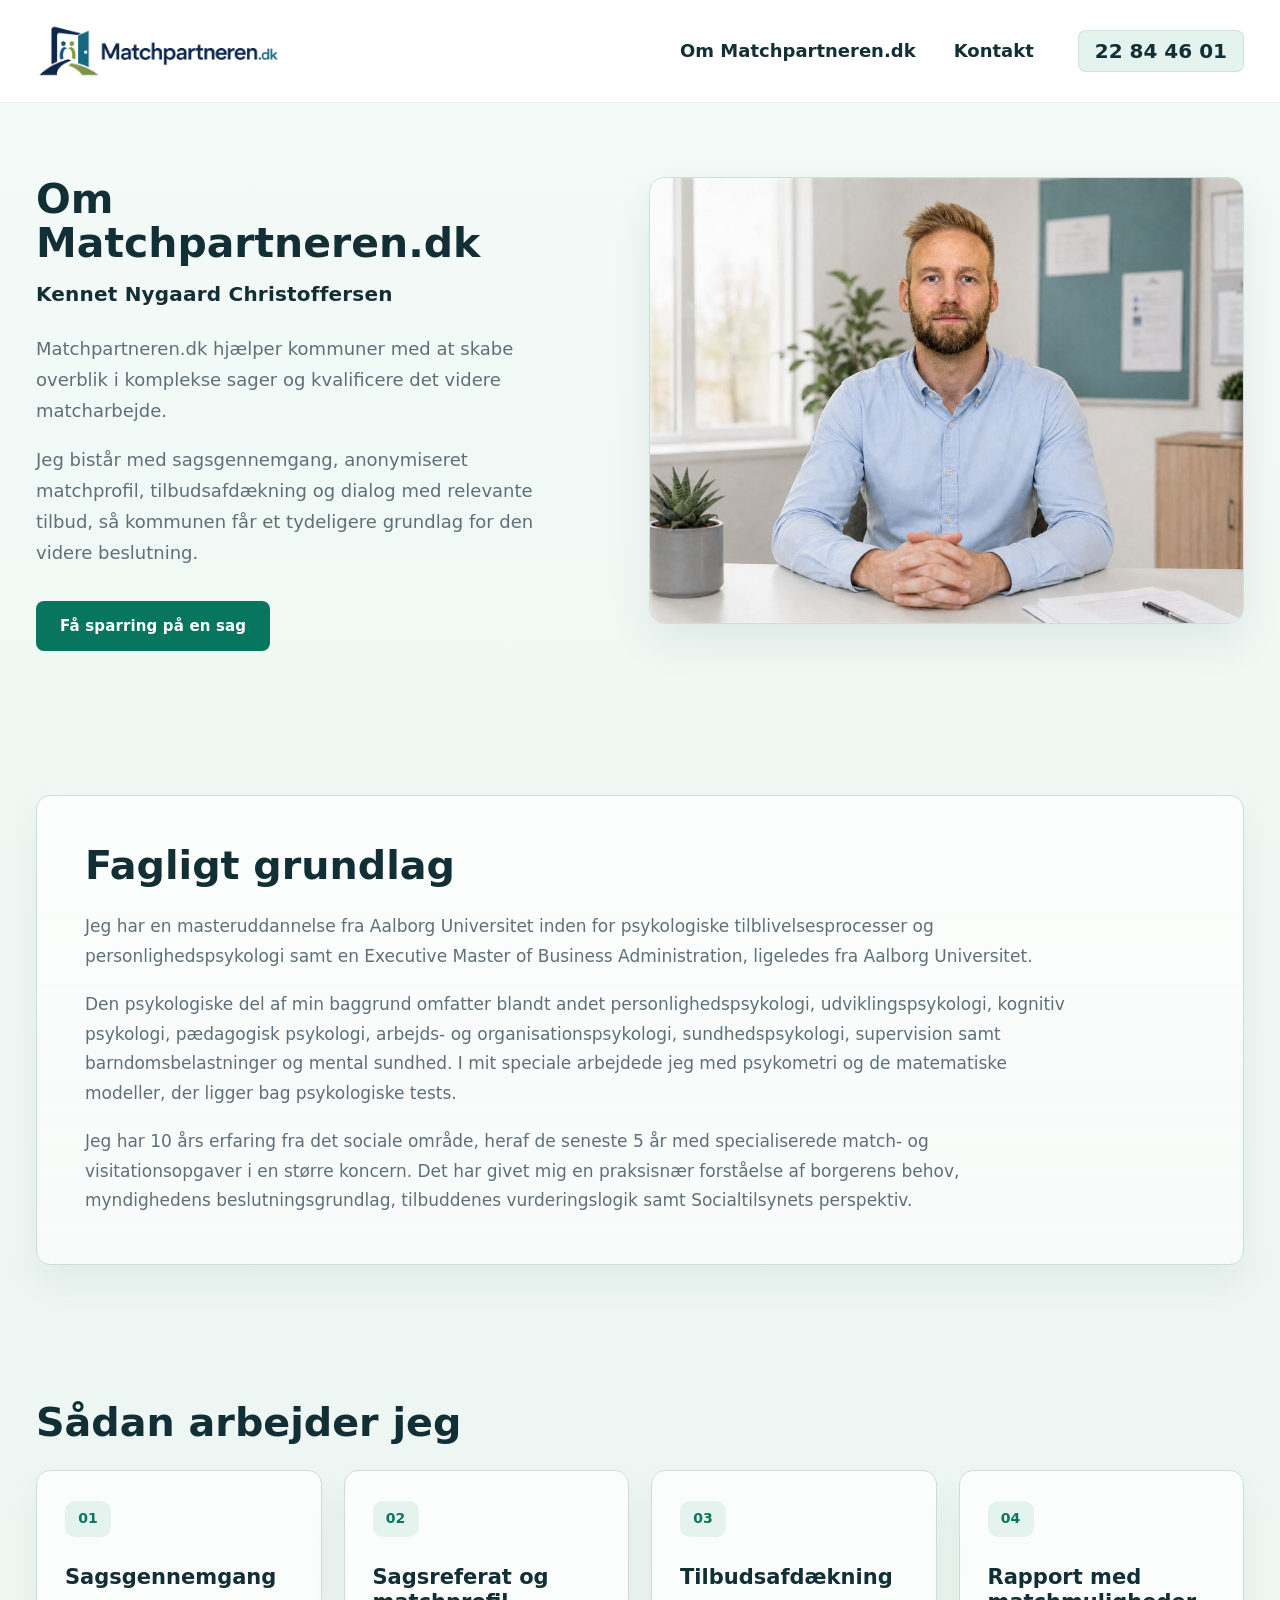
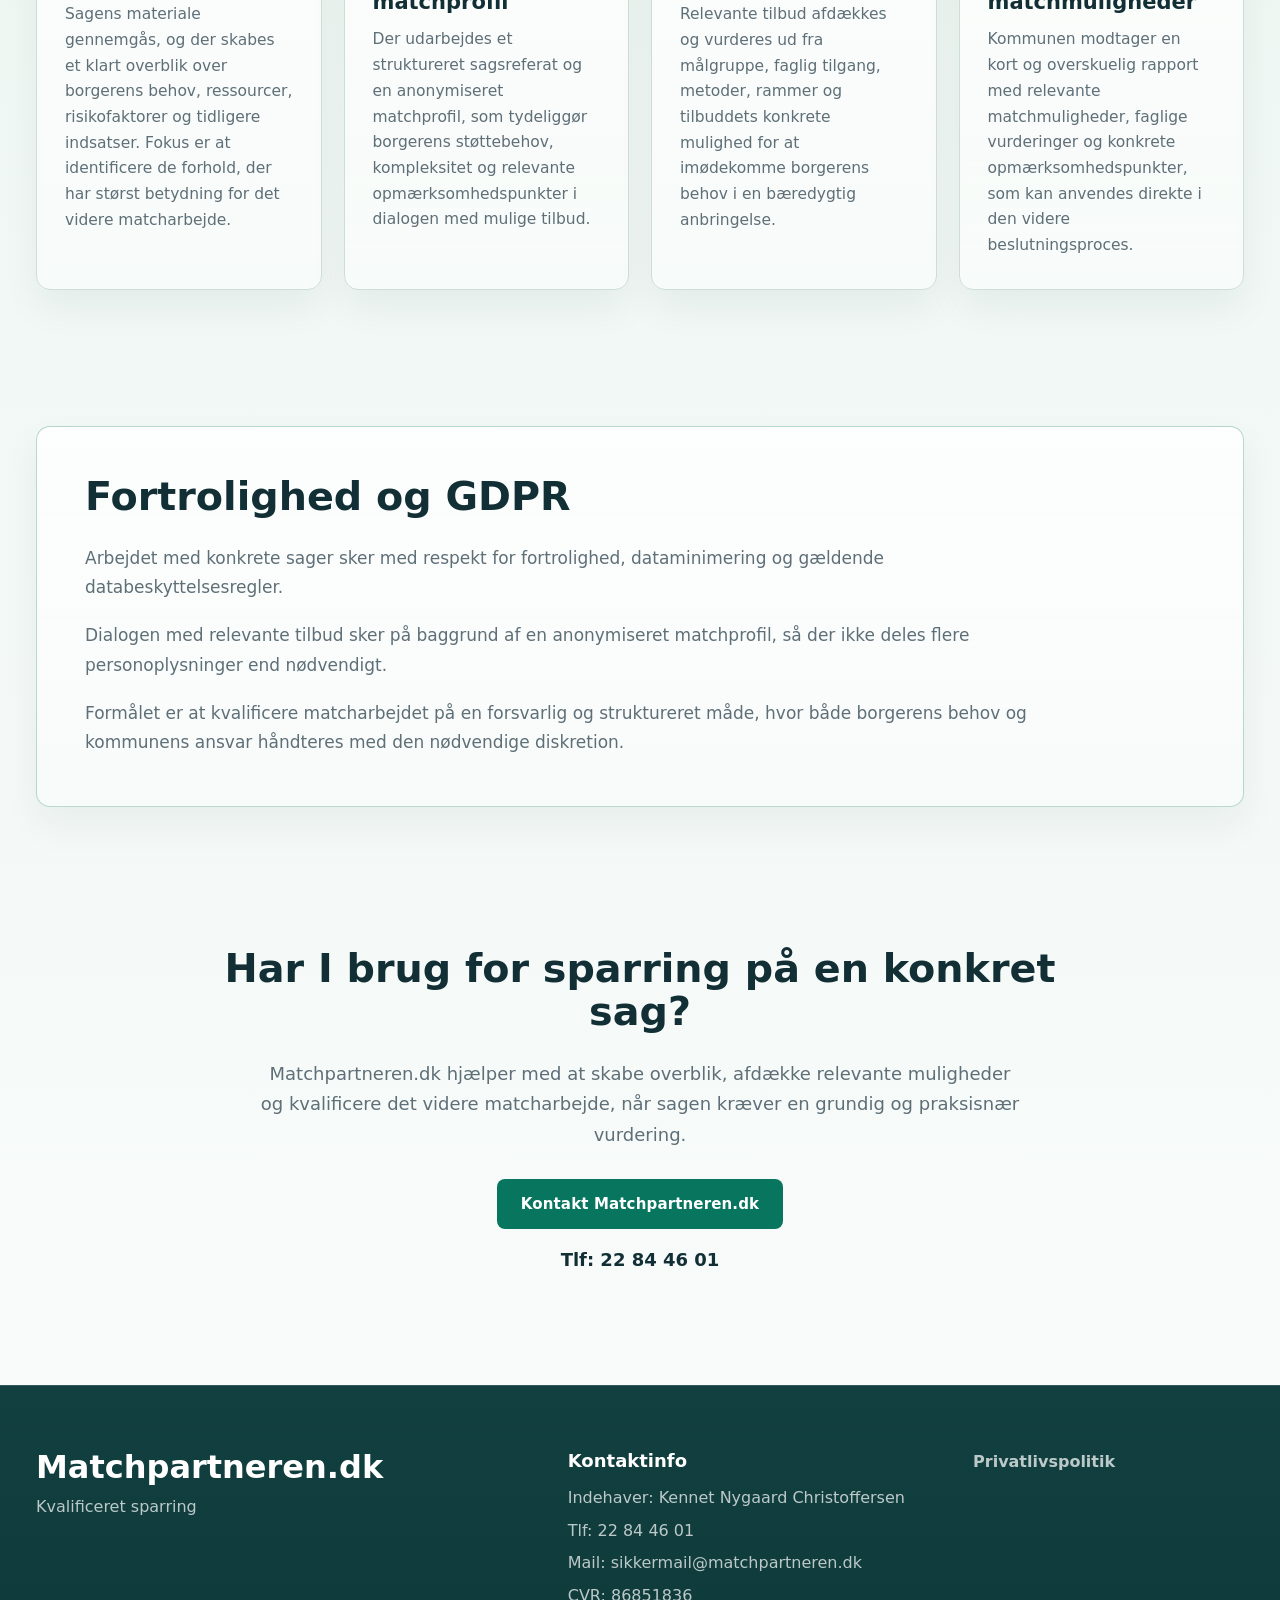
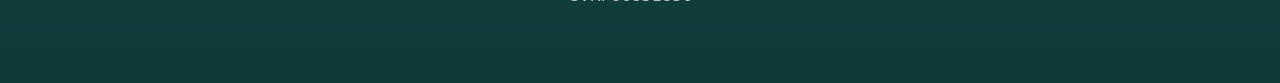
==== commit e8870253: "Optimer billeder for hurtigere mobil-indlaesning Hero, portraet og logo var ukomprimerede PNG'er paa" ====
--- a/om-matchpartneren.html
+++ b/om-matchpartneren.html
@@ -49,7 +49,14 @@
           </div>
 
           <figure class="about-portrait">
-            <img src="assets/kennet-smil.png" alt="Kennet Nygaard Christoffersen ved skrivebord" />
+            <img
+              src="assets/kennet-smil.jpg"
+              alt="Kennet Nygaard Christoffersen ved skrivebord"
+              width="1000"
+              height="750"
+              loading="lazy"
+              decoding="async"
+            />
           </figure>
         </div>
       </section>
